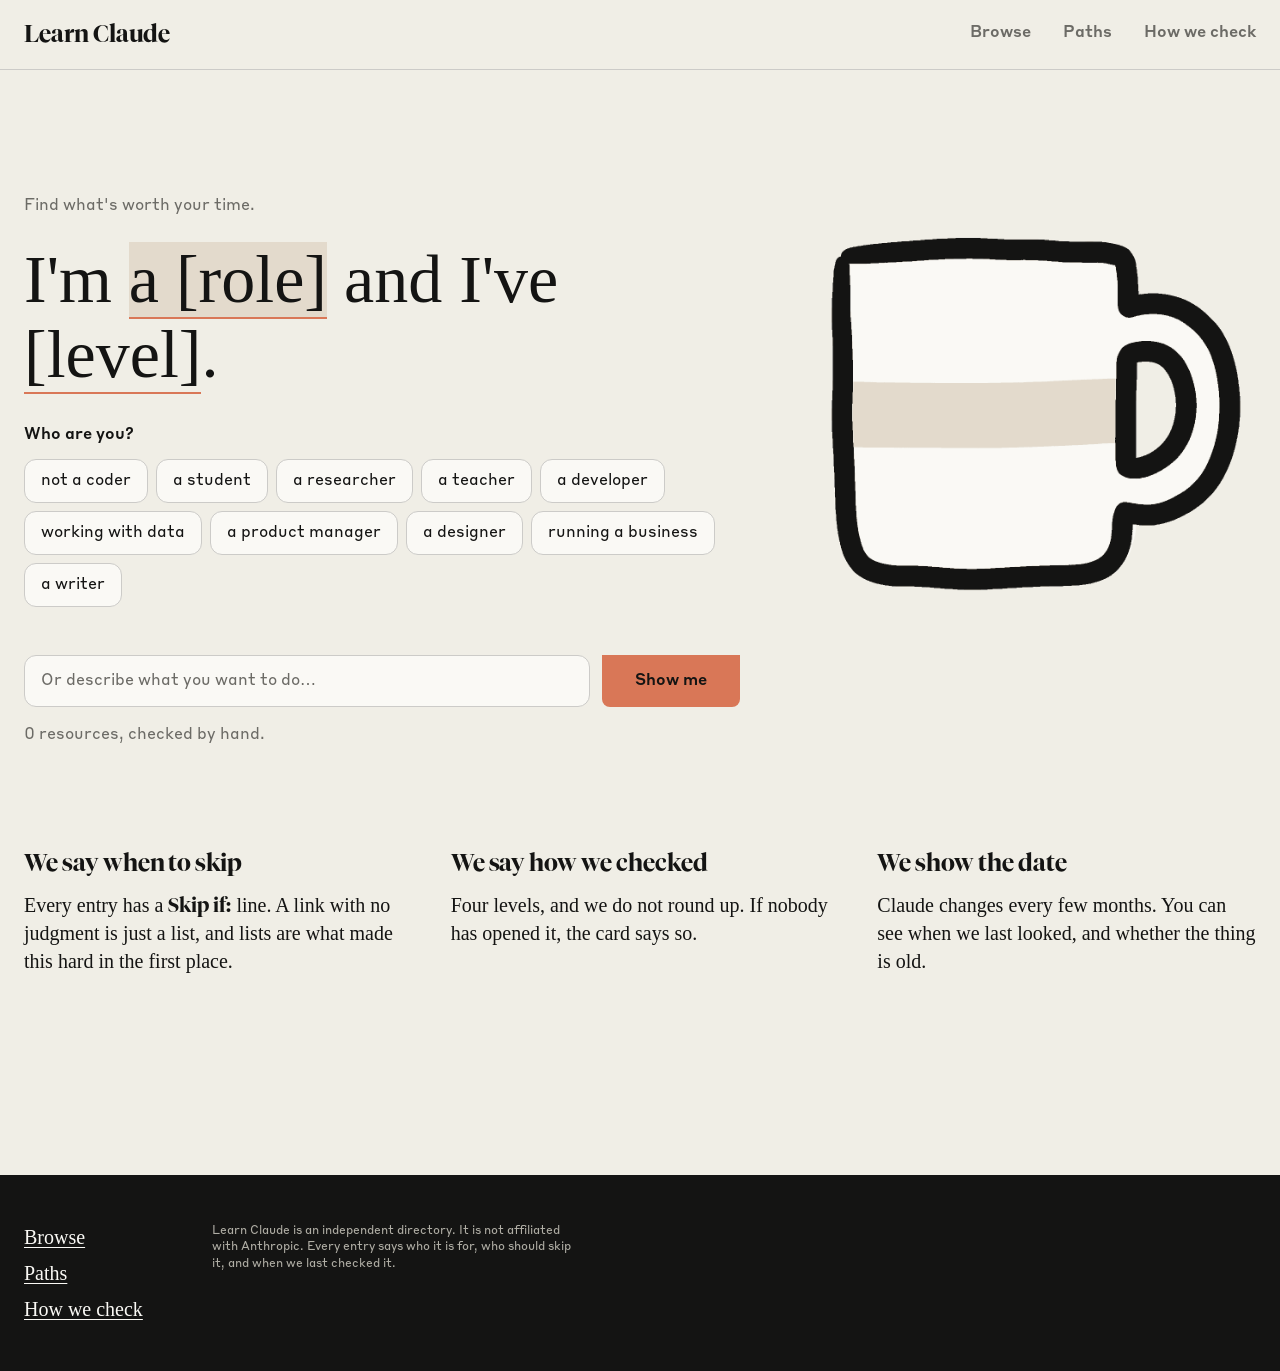
==== index.html @ e29cd240 "Learn Claude: 353 checked resources, five static pages, no framework The site is plain HTML, CSS and" ====
<!DOCTYPE html>
<html lang="en">
<head>
<meta charset="utf-8">
<meta name="viewport" content="width=device-width, initial-scale=1">
<title>Learn Claude — find what's worth your time</title>
<meta name="description" content="A curated directory of the best places to learn Anthropic's Claude. Every resource says who it is for, who should skip it, and when we last checked it.">
<meta property="og:title" content="Learn Claude — find what's worth your time">
<meta property="og:description" content="A curated directory of the best places to learn Anthropic's Claude. Every resource says who it is for, who should skip it, and when we last checked it.">
<meta property="og:type" content="website">
<meta name="twitter:card" content="summary">
<link rel="icon" href="favicon.svg" type="image/svg+xml">
<link rel="preload" href="assets/fonts/tiempos/Tiempos Fine Regular.woff2" as="font" type="font/woff2" crossorigin>
<link rel="stylesheet" href="assets/css/tokens.css">
<link rel="stylesheet" href="assets/css/site.css">
<style>
  .hero {
    display: grid;
    grid-template-columns: minmax(0, 1.2fr) minmax(260px, 440px);
    gap: var(--space-76);
    align-items: start;
    padding-top: var(--space-76);
  }
  .hero-art { position: relative; aspect-ratio: 1/1; width: 100%; }
  .hero-art img {
    position: absolute; inset: 0; width: 100%; height: 100%;
    object-fit: contain;
    transition: opacity var(--dur-slow) var(--ease-out);
  }
  /* The one decorative use of clay allowed: it marks the thing you act on. */
  .blank {
    display: inline; background: transparent; border: 0; border-radius: 0;
    padding: 0; margin: 0; font: inherit; letter-spacing: inherit;
    color: var(--text-primary); cursor: pointer; text-align: left;
  }
  .blank:hover, .blank[aria-expanded="true"] { background: var(--surface-panel); }
  .blank span { border-bottom: 2px solid var(--clay); }
  .chooser { margin-top: var(--space-32); }
  .search-row {
    margin-top: var(--space-48); display: flex; gap: var(--space-12);
    flex-wrap: wrap; align-items: stretch;
  }
  .search-row .input { flex: 1 1 260px; min-height: 52px; }
  .why { margin-top: var(--space-100); display: grid;
         grid-template-columns: repeat(3, minmax(0,1fr)); gap: var(--space-48); }
  @media (max-width: 768px) {
    .hero { grid-template-columns: 1fr; gap: var(--space-32); padding-top: var(--space-32); }
    .hero-art { max-width: 280px; }
    .why { grid-template-columns: 1fr; gap: var(--space-32); }
  }
</style>
</head>
<body>

<a class="skip-link" href="#main">Skip to content</a>

<header class="site-header">
  <div class="wrap">
    <a class="wordmark" href="index.html" aria-current="page">Learn Claude</a>
    <nav class="nav" aria-label="Main">
      <a class="nav-link" href="browse.html">Browse</a>
      <a class="nav-link" href="paths.html">Paths</a>
      <a class="nav-link" href="how-we-check.html">How we check</a>
    </nav>
  </div>
</header>

<main id="main" class="wrap page">
  <div class="hero">
    <div>
      <p class="meta" style="margin-bottom:var(--space-24)">Find what's worth your time.</p>

      <p class="display">
        I'm
        <button type="button" class="blank" id="roleBlank" aria-expanded="true" aria-controls="chooser"><span id="roleText">a [role]</span></button>
        and I've
        <button type="button" class="blank" id="levelBlank" aria-expanded="false" aria-controls="chooser"><span id="levelText">[level]</span></button>.
      </p>

      <div class="chooser" id="chooser">
        <div id="roleSet">
          <h2 class="h3" style="margin-bottom:var(--space-12)">Who are you?</h2>
          <div class="chip-row" id="roleOptions"></div>
        </div>
        <div id="levelSet" class="hidden">
          <h2 class="h3" style="margin-bottom:var(--space-12)">How much Claude do you know?</h2>
          <div class="chip-row" id="levelOptions"></div>
        </div>
      </div>

      <form class="search-row" id="go">
        <input class="input" id="q" aria-label="Search resources"
               placeholder="Or describe what you want to do…" autocomplete="off">
        <button type="submit" class="btn btn-primary">Show me</button>
      </form>

      <p class="meta" id="tally" style="margin-top:var(--space-16)"></p>
    </div>

    <div>
      <div class="hero-art" id="art">
        <img id="artA" alt="">
        <img id="artB" alt="" style="opacity:0">
      </div>
    </div>
  </div>

  <section class="why">
    <div>
      <h2 class="h2">We say when to skip</h2>
      <p class="prose" style="margin-top:var(--space-12)">Every entry has a
        <strong>Skip if:</strong> line. A link with no judgment is just a list, and
        lists are what made this hard in the first place.</p>
    </div>
    <div>
      <h2 class="h2">We say how we checked</h2>
      <p class="prose" style="margin-top:var(--space-12)">Four levels, and we do not
        round up. If nobody has opened it, the card says so.</p>
    </div>
    <div>
      <h2 class="h2">We show the date</h2>
      <p class="prose" style="margin-top:var(--space-12)">Claude changes every few
        months. You can see when we last looked, and whether the thing is old.</p>
    </div>
  </section>
</main>

<footer class="site-footer">
  <div class="wrap">
    <div class="footer-col">
      <a href="browse.html">Browse</a>
      <a href="paths.html">Paths</a>
      <a href="how-we-check.html">How we check</a>
    </div>
    <p class="footer-note">
      Learn Claude is an independent directory. It is not affiliated with Anthropic.
      Every entry says who it is for, who should skip it, and when we last checked it.
    </p>
  </div>
</footer>

<script src="data/items.js"></script>
<script src="data/paths.js"></script>
<script src="assets/js/ui.js"></script>
<script src="assets/js/home.js"></script>
</body>
</html>
---- assets/css/tokens.css ----
/* ==========================================================================
   Design tokens — Claude learning directory
   Source: Anthropic's own design system, captured at
   https://styles.refero.design/style/d469cba4-c448-4a43-a033-883f8bfcdc42
   Checked 2026-08-19. Full reference: docs/design/anthropic-style-reference.md

   Nothing in the site may hardcode a colour, size, or radius. Use these.
   ========================================================================== */

/* --------------------------------------------------------------------------
   Fonts
   Files live in /styrene-font-family and /Tiempos_Fine.
   Note: the licensed Tiempos cut here is Fine, which is drawn for large display
   sizes. It is thin below about 24px. Body copy at 20px will look lighter than
   Anthropic's, which uses Tiempos Text. Swap the files if Text is acquired —
   nothing else changes, the family name stays the same.
   -------------------------------------------------------------------------- */

@font-face {
  font-family: 'Tiempos';
  src: url('../fonts/tiempos/Tiempos Fine Regular.woff2') format('woff2'),
       url('../fonts/tiempos/Tiempos Fine Regular.otf') format('opentype');
  font-weight: 400; font-style: normal; font-display: swap;
}
@font-face {
  font-family: 'Tiempos';
  src: url('../fonts/tiempos/Tiempos Fine Regular Italic.woff2') format('woff2'),
       url('../fonts/tiempos/Tiempos Fine Regular Italic.otf') format('opentype');
  font-weight: 400; font-style: italic; font-display: swap;
}
@font-face {
  font-family: 'Tiempos';
  src: url('../fonts/tiempos/Tiempos Fine Semibold.woff2') format('woff2'),
       url('../fonts/tiempos/Tiempos Fine Semibold.otf') format('opentype');
  font-weight: 600; font-style: normal; font-display: swap;
}
@font-face {
  font-family: 'Styrene';
  src: url('../fonts/styrene/StyreneB-Regular.woff2') format('woff2'),
       url('../fonts/styrene/StyreneB-Regular.otf') format('opentype');
  font-weight: 400; font-style: normal; font-display: swap;
}
@font-face {
  font-family: 'Styrene';
  src: url('../fonts/styrene/StyreneB-Medium.woff2') format('woff2'),
       url('../fonts/styrene/StyreneB-Medium.otf') format('opentype');
  font-weight: 500; font-style: normal; font-display: swap;
}
@font-face {
  font-family: 'Styrene';
  src: url('../fonts/styrene/StyreneB-Bold.woff2') format('woff2'),
       url('../fonts/styrene/StyreneB-Bold.otf') format('opentype');
  font-weight: 700; font-style: normal; font-display: swap;
}

:root {

  /* ------------------------------------------------------------------------
     Palette — warm earth tones only. No cool gray, no blue, ever.
     ------------------------------------------------------------------------ */
  --slate-dark:    #141413;  /* primary text, headings, footer bg, hairlines  */
  --slate-medium:  #3d3d3a;  /* dark-on-dark borders inside the footer        */
  --cloud-dark:    #87867f;  /* outlined button borders, mid dividers         */
  --cloud-medium:  #b0aea5;  /* muted helper text, inactive nav, secondary    */
  --stone:         #cccbc8;  /* hairline borders between sections             */
  --oat-warm:      #e3dacc;  /* grouped panels, the icon accent colour        */
  --manilla:       #f5e3c7;  /* featured hero card only                       */
  --ivory-medium:  #f0eee6;  /* page canvas                                   */
  --ivory-light:   #faf9f5;  /* card surfaces                                 */
  --clay:          #d97757;  /* THE single accent. One filled CTA per page.   */
  --clay-deep:     #c6613f;  /* clay hover and pressed                        */
  --bark:          #6c6b66;  /* ours, not Anthropic's — see the note below    */

  /* Why --bark exists. Measured 2026-08-19 against #f0eee6:
       --cloud-medium #b0aea5   1.91:1  fails WCAG at every size
       --cloud-dark   #87867f   3.15:1  passes only at 18.66px+
     Anthropic uses those two for small metadata anyway. We cannot: a directory
     whose whole product is a date and a one-line judgement must have those legible.
     --bark is --cloud-dark darkened on its own hue until it clears 4.60:1, so it
     stays in the warm family and passes AA at any size. */

  /* ------------------------------------------------------------------------
     Surfaces — elevation comes from tone, never from a shadow
     ------------------------------------------------------------------------ */
  --surface-canvas:  var(--ivory-medium);
  --surface-card:    var(--ivory-light);
  --surface-feature: var(--manilla);
  --surface-panel:   var(--oat-warm);
  --surface-invert:  var(--slate-dark);

  /* ------------------------------------------------------------------------
     Text
     ------------------------------------------------------------------------ */
  /* Every one of these passes WCAG AA at any size. Verified, not assumed. */
  --text-primary:   var(--slate-dark);   /* 15.87:1 on page */
  --text-secondary: var(--bark);         /*  4.60:1 on page — dates, source, metadata */
  --text-muted:     var(--bark);         /* same. There is no weaker legible option. */
  --text-on-invert: var(--ivory-light);  /* 17.50:1 on the footer */
  --text-on-clay:   var(--slate-dark);   /*  5.90:1. White on clay is 3.12:1 and fails. */

  /* Decorative only. Never put text a reader must read in these. */
  --line-quiet:     var(--cloud-medium); /* placeholder text, inactive nav, dividers */

  /* ------------------------------------------------------------------------
     Borders — 1px hairlines. There are no shadows in this system.
     ------------------------------------------------------------------------ */
  --border:        var(--stone);
  --border-strong: var(--cloud-dark);
  --border-invert: var(--slate-medium);

  /* ------------------------------------------------------------------------
     Semantic tokens for this site specifically.
     The four review tiers must never be signalled by colour alone — every
     badge carries its word as well. See docs/design/design-brief.md.
     ------------------------------------------------------------------------ */
  --tier-reviewed-bg:     var(--slate-dark);
  --tier-reviewed-text:   var(--ivory-light);
  --tier-ai-bg:           var(--oat-warm);
  --tier-ai-text:         var(--slate-dark);
  --tier-previewed-bg:    transparent;
  --tier-previewed-text:  var(--bark);
  --tier-previewed-brdr:  var(--cloud-dark);
  --tier-listed-bg:       transparent;
  --tier-listed-text:     var(--bark);   /* badges are 12px — cloud-medium is illegible there */
  --tier-listed-brdr:     var(--stone);

  --flag-outdated: var(--clay-deep);   /* "possibly outdated", paired with text */

  /* ------------------------------------------------------------------------
     Type families
     ------------------------------------------------------------------------ */
  --font-serif: 'Tiempos', ui-serif, Georgia, Cambria, 'Times New Roman', serif;
  --font-sans:  'Styrene', ui-sans-serif, system-ui, -apple-system, 'Segoe UI', Roboto, sans-serif;
  --font-mono:  ui-monospace, SFMono-Regular, Menlo, Monaco, Consolas, monospace;

  /* ------------------------------------------------------------------------
     Type scale — major third from a 12px base.
     Serif carries the voice. Sans is interface chrome only.
     ------------------------------------------------------------------------ */
  --text-caption:     12px;  --leading-caption:     1.4;  --tracking-caption:    -0.24px;
  --text-body-sm:     16px;  --leading-body-sm:     1.5;  --tracking-body-sm:    -0.08px;
  --text-body:        20px;  --leading-body:        1.4;  --tracking-body:        0;
  --text-subheading:  24px;  --leading-subheading:  1.3;  --tracking-subheading: -0.05px;
  --text-heading:     61px;  --leading-heading:     1.1;  --tracking-heading:    -0.12px;
  --text-display:     68px;  --leading-display:     1.1;  --tracking-display:     0;

  --weight-regular:  400;
  --weight-medium:   500;
  --weight-semibold: 600;
  --weight-bold:     700;

  /* ------------------------------------------------------------------------
     Spacing — 4px base. Nothing outside this scale.
     ------------------------------------------------------------------------ */
  --space-4:   4px;
  --space-8:   8px;
  --space-12: 12px;
  --space-16: 16px;
  --space-24: 24px;
  --space-32: 32px;
  --space-48: 48px;
  --space-76: 76px;
  --space-100: 100px;

  /* ------------------------------------------------------------------------
     Layout
     ------------------------------------------------------------------------ */
  --page-max-width: 1280px;
  --measure: 68ch;          /* longest a line of body text may run */
  --section-gap: var(--space-100);
  --card-padding: var(--space-24);
  --element-gap: var(--space-8);

  /* ------------------------------------------------------------------------
     Radius — the bottom-only 8px on filled buttons is the signature.
     Do not round it evenly.
     ------------------------------------------------------------------------ */
  --radius-card:    24px;
  --radius-outline: 12px;
  --radius-filled:  0 0 8px 8px;
  --radius-nav:      0;
  --radius-badge:    0;
  --radius-link:     0;

  /* ------------------------------------------------------------------------
     Motion — used by the fillable level and time icons, and by filter changes.
     ------------------------------------------------------------------------ */
  --dur-fast: 120ms;
  --dur-base: 220ms;
  --dur-slow: 550ms;
  --ease-out: cubic-bezier(.4, 0, .2, 1);

  /* ------------------------------------------------------------------------
     Focus — must be visible everywhere. 2px, never removed.
     ------------------------------------------------------------------------ */
  --focus-ring: 2px solid var(--slate-dark);
  --focus-offset: 2px;
}

/* Smaller display type on phones. Everything else scales by itself. */
@media (max-width: 768px) {
  :root {
    --text-display: 40px;
    --text-heading: 36px;
    --text-subheading: 20px;
    --text-body: 18px;
    --section-gap: var(--space-48);
  }
}

@media (prefers-reduced-motion: reduce) {
  :root {
    --dur-fast: 0ms;
    --dur-base: 0ms;
    --dur-slow: 0ms;
  }
}
---- assets/css/site.css ----
/* Learn Claude — the stylesheet.
 *
 * Every value here comes from tokens.css. Nothing hardcodes a colour, size or radius;
 * if a value is needed that is not a token, the token file is what should change.
 *
 * The design rules this file exists to hold, from docs/design/design-brief.md:
 *   - No box-shadow anywhere. Elevation is tone plus a 1px hairline.
 *   - Body copy is serif at 20px. Sans-serif is chrome only: nav, buttons, badges, meta.
 *   - Clay appears once per page, on one filled button.
 *   - Filled buttons are square on top, rounded at the bottom. That is the signature.
 *   - Inline links keep their underline at rest. Print convention, not hover-to-discover.
 */

/* ---------------------------------------------------------------- reset ---- */

*, *::before, *::after { box-sizing: border-box; }

html { -webkit-text-size-adjust: 100%; }

body {
  margin: 0;
  background: var(--surface-canvas);
  color: var(--text-primary);
  font: var(--weight-regular) var(--text-body)/var(--leading-body) var(--font-serif);
  -webkit-font-smoothing: antialiased;
  text-rendering: optimizeLegibility;
}

h1, h2, h3, h4, p, ul, ol, figure { margin: 0; }
ul, ol { padding: 0; list-style: none; }
img { max-width: 100%; display: block; }
input, select, button, textarea { font: inherit; color: inherit; }

a {
  color: var(--text-primary);
  text-decoration: underline;
  text-underline-offset: 3px;
  text-decoration-thickness: 1px;
}
a:hover { color: var(--bark); }

:focus-visible { outline: var(--focus-ring); outline-offset: var(--focus-offset); }

::placeholder { color: var(--bark); opacity: 1; }

/* Every control is at least 44px tall. Not a suggestion — it is the difference
   between usable and unusable on a phone. */
button, .btn, .nav-link, .filter-option { min-height: 44px; }

@media (prefers-reduced-motion: reduce) {
  *, *::before, *::after {
    animation-duration: 0.01ms !important;
    transition-duration: 0.01ms !important;
  }
}

/* --------------------------------------------------------------- layout ---- */

.wrap {
  max-width: var(--page-max-width);
  margin: 0 auto;
  padding-left: var(--space-24);
  padding-right: var(--space-24);
}

.skip-link {
  position: absolute;
  left: -9999px;
  top: var(--space-8);
  z-index: 99;
  background: var(--surface-card);
  color: var(--text-primary);
  padding: var(--space-12) var(--space-16);
  border: 1px solid var(--slate-dark);
  font: var(--weight-medium) var(--text-body-sm) var(--font-sans);
  text-decoration: none;
}
.skip-link:focus { left: var(--space-8); }

.site-header { border-bottom: 1px solid var(--border); }
.site-header .wrap {
  display: flex;
  align-items: center;
  justify-content: space-between;
  gap: var(--space-24);
  flex-wrap: wrap;
  padding-top: var(--space-12);
  padding-bottom: var(--space-12);
}

.wordmark {
  font: var(--weight-semibold) var(--text-subheading)/1.2 var(--font-serif);
  letter-spacing: var(--tracking-subheading);
  text-decoration: none;
  padding: var(--space-8) 0;
}

.nav { display: flex; gap: var(--space-32);
  font: var(--weight-medium) var(--text-body-sm)/var(--leading-body-sm) var(--font-sans); }
.nav-link {
  display: inline-flex;
  align-items: center;
  text-decoration: none;
  color: var(--text-secondary);
  border-bottom: 2px solid transparent;
}
.nav-link:hover { color: var(--text-primary); }
.nav-link[aria-current="page"] {
  color: var(--text-primary);
  border-bottom-color: var(--slate-dark);
}

.page { padding-top: var(--space-48); padding-bottom: var(--space-100); }

.site-footer {
  background: var(--surface-invert);
  color: var(--text-on-invert);
  margin-top: var(--space-100);
}
.site-footer .wrap {
  display: flex; flex-wrap: wrap; gap: var(--space-48);
  align-items: flex-start;
  padding-top: var(--space-48); padding-bottom: var(--space-48);
}
.site-footer a { color: var(--text-on-invert); }
.site-footer :focus-visible { outline-color: var(--ivory-light); }
.footer-col { display: flex; flex-direction: column; gap: var(--space-8); min-width: 140px; }
.footer-note {
  font: var(--weight-regular) var(--text-caption)/var(--leading-caption) var(--font-sans);
  color: var(--cloud-medium);
  max-width: 46ch;
}

/* ------------------------------------------------------------ typography ---- */

.display {
  font: var(--weight-regular) var(--text-display)/var(--leading-display) var(--font-serif);
  letter-spacing: var(--tracking-display);
  text-wrap: pretty;
}
.h1 {
  font: var(--weight-bold) var(--text-heading)/var(--leading-heading) var(--font-sans);
  letter-spacing: var(--tracking-heading);
}
.h2 {
  font: var(--weight-semibold) var(--text-subheading)/var(--leading-subheading) var(--font-serif);
  letter-spacing: var(--tracking-subheading);
  text-wrap: balance;
}
.h3 {
  font: var(--weight-medium) var(--text-body-sm)/var(--leading-body-sm) var(--font-sans);
}
.prose {
  max-width: var(--measure);
  font: var(--weight-regular) var(--text-body)/var(--leading-body) var(--font-serif);
  text-wrap: pretty;
}
.prose + .prose { margin-top: var(--space-16); }

/* Sans, small, quiet. Dates, counts, authors, helper text. */
.meta {
  font: var(--weight-regular) var(--text-body-sm)/var(--leading-body-sm) var(--font-sans);
  color: var(--text-secondary);
}
.caption {
  font: var(--weight-medium) var(--text-caption)/var(--leading-caption) var(--font-sans);
  letter-spacing: var(--tracking-caption);
  color: var(--text-secondary);
}
.lede {
  font: var(--weight-regular) var(--text-subheading)/var(--leading-subheading) var(--font-serif);
  max-width: var(--measure);
  text-wrap: pretty;
}

/* -------------------------------------------------------------- buttons ---- */

.btn {
  display: inline-flex;
  align-items: center;
  justify-content: center;
  gap: var(--space-8);
  padding: 0 var(--space-32);
  border: 1px solid transparent;
  cursor: pointer;
  text-decoration: none;
  font: var(--weight-medium) var(--text-body-sm)/var(--leading-body-sm) var(--font-sans);
  transition: background var(--dur-fast) var(--ease-out),
              color var(--dur-fast) var(--ease-out);
}

/* The one clay element on a page. Square on top, rounded below — and dark text,
   because white on clay measures 3.12:1 and fails. */
.btn-primary {
  background: var(--clay);
  color: var(--text-on-clay);
  border-radius: var(--radius-filled);
  min-height: 52px;
}
.btn-primary:hover { background: var(--clay-deep); color: var(--text-on-clay); }

.btn-secondary {
  background: transparent;
  color: var(--text-primary);
  border-color: var(--border-strong);
  border-radius: var(--radius-outline);
}
.btn-secondary:hover { background: var(--surface-card); color: var(--text-primary); }

.btn-quiet {
  background: transparent;
  border: 0;
  padding: var(--space-8) 0;
  color: var(--text-secondary);
  text-decoration: underline;
  text-underline-offset: 3px;
  cursor: pointer;
  font: var(--weight-regular) var(--text-caption)/var(--leading-caption) var(--font-sans);
}
.btn-quiet:hover { color: var(--text-primary); }

/* ---------------------------------------------------------------- forms ---- */

.field { display: flex; flex-direction: column; gap: var(--space-4); }
.field label {
  font: var(--weight-medium) var(--text-caption)/var(--leading-caption) var(--font-sans);
  color: var(--text-secondary);
}
.input, .select {
  width: 100%;
  min-height: 48px;
  padding: 0 var(--space-16);
  background: var(--surface-card);
  border: 1px solid var(--border);
  border-radius: var(--radius-outline);
  font: var(--weight-regular) var(--text-body-sm)/var(--leading-body-sm) var(--font-sans);
}
.input:hover, .select:hover { border-color: var(--border-strong); }

/* --------------------------------------------------------------- badges ---- */

/* How thoroughly we checked something. Colour never carries this alone — the word is
   always present, because a colour-blind reader must get the same information. */
.badge {
  display: inline-block;
  padding: 3px 10px;
  border: 1px solid transparent;
  border-radius: var(--radius-badge);
  font: var(--weight-medium) var(--text-caption)/var(--leading-caption) var(--font-sans);
  letter-spacing: var(--tracking-caption);
  white-space: nowrap;
}
.badge-reviewed    { background: var(--tier-reviewed-bg); color: var(--tier-reviewed-text); }
.badge-ai-reviewed { background: var(--tier-ai-bg);       color: var(--tier-ai-text); }
.badge-previewed   { background: transparent; color: var(--tier-previewed-text);
                     border-color: var(--tier-previewed-brdr); }
.badge-listed      { background: transparent; color: var(--tier-listed-text);
                     border-color: var(--tier-listed-brdr); }

/* Publisher. Quiet by design: who made it matters less than how well we checked it. */
.publisher-official {
  display: inline-block;
  padding: 2px 8px;
  background: var(--surface-feature);
  border-radius: var(--radius-badge);
  font: var(--weight-medium) var(--text-caption)/var(--leading-caption) var(--font-sans);
  color: var(--text-primary);
}

.chip {
  display: inline-block;
  padding: 3px 10px;
  border: 1px solid var(--border);
  border-radius: var(--radius-badge);
  font: var(--weight-regular) var(--text-caption)/var(--leading-caption) var(--font-sans);
  color: var(--text-secondary);
  white-space: nowrap;
}
.chip-row { display: flex; flex-wrap: wrap; gap: var(--space-8); align-items: center; }

/* A removable applied filter. */
.chip-applied {
  display: inline-flex; align-items: center; gap: var(--space-8);
  padding: 4px 6px 4px 10px;
  background: var(--surface-card);
  border: 1px solid var(--border-strong);
  border-radius: var(--radius-badge);
  font: var(--weight-regular) var(--text-caption)/var(--leading-caption) var(--font-sans);
  cursor: pointer;
}
.chip-applied:hover { background: var(--surface-feature); }

/* Choice chips on the home screen. */
.chip-choice {
  padding: var(--space-8) var(--space-16);
  background: var(--surface-card);
  border: 1px solid var(--border);
  border-radius: var(--radius-outline);
  cursor: pointer;
  font: var(--weight-regular) var(--text-body-sm)/var(--leading-body-sm) var(--font-sans);
  text-align: left;
}
.chip-choice:hover { border-color: var(--slate-dark); }
.chip-choice[aria-pressed="true"] {
  background: var(--surface-invert);
  color: var(--text-on-invert);
  border-color: var(--slate-dark);
}

/* ----------------------------------------------------------------- card ---- */

.card {
  display: block;
  background: var(--surface-card);
  border: 1px solid var(--border);
  border-radius: var(--radius-card);
  padding: var(--card-padding);
  text-decoration: none;
  color: inherit;
  transition: border-color var(--dur-fast) var(--ease-out),
              background var(--dur-fast) var(--ease-out);
}
.card:hover { border-color: var(--border-strong); background: var(--surface-feature); color: inherit; }

.card-list { display: flex; flex-direction: column; gap: var(--space-16); }

.card-top { display: flex; align-items: flex-start; gap: var(--space-16);
            justify-content: space-between; }
.card-title {
  font: var(--weight-semibold) var(--text-subheading)/var(--leading-subheading) var(--font-serif);
  letter-spacing: var(--tracking-subheading);
  margin-top: var(--space-8);
  text-wrap: balance;
}
.card-source { margin-top: var(--space-4); }
.card-icon { width: 32px; height: 32px; flex: 0 0 auto; }

.card-for {
  margin-top: var(--space-12);
  font: var(--weight-regular) var(--text-body-sm)/var(--leading-body-sm) var(--font-sans);
  color: var(--text-secondary);
  max-width: var(--measure);
}

/* The reason the site exists. Serif, full size, heavier than everything above it.
   If this ever reads as a footnote, the card is wrong. */
.card-skip {
  margin-top: var(--space-12);
  padding-top: var(--space-12);
  border-top: 1px solid var(--line-quiet);
  font: var(--weight-regular) var(--text-body)/var(--leading-body) var(--font-serif);
  color: var(--text-primary);
  max-width: var(--measure);
  text-wrap: pretty;
}
.card-skip .label { font-weight: var(--weight-semibold); }

.card-foot {
  margin-top: var(--space-16);
  display: flex; flex-wrap: wrap; gap: var(--space-12); align-items: center;
  font: var(--weight-regular) var(--text-caption)/var(--leading-caption) var(--font-sans);
  color: var(--text-secondary);
}
.flag-outdated { color: var(--flag-outdated); }
.flag-dead { color: var(--flag-outdated); font-weight: var(--weight-medium); }

/* "Step 2 of 6 in Your first week with Claude" */
.card-path {
  display: inline-block;
  margin-top: var(--space-12);
  padding: 2px 10px;
  background: var(--surface-feature);
  border-radius: var(--radius-badge);
  font: var(--weight-medium) var(--text-caption)/var(--leading-caption) var(--font-sans);
}

/* -------------------------------------------------------------- browse ---- */

.browse-grid {
  display: grid;
  grid-template-columns: 264px minmax(0, 1fr);
  gap: var(--space-48);
  align-items: start;
  margin-top: var(--space-32);
}

.filter-rail {
  position: sticky;
  top: var(--space-24);
  max-height: calc(100vh - var(--space-48));
  overflow: auto;
}
.filter-head {
  display: flex; align-items: center; justify-content: space-between;
  gap: var(--space-16); min-height: 44px;
}
.filter-group { margin: var(--space-16) 0 var(--space-24); }
.filter-group h3 { margin-bottom: var(--space-8); }
.filter-option {
  display: flex; align-items: center; gap: var(--space-12);
  width: 100%;
  padding: var(--space-4) var(--space-8);
  background: transparent; border: 0; border-radius: 0;
  cursor: pointer; text-align: left;
  font: var(--weight-regular) var(--text-body-sm)/var(--leading-body-sm) var(--font-sans);
}
.filter-option:hover { background: var(--surface-card); }
.filter-box {
  flex: 0 0 auto; width: 16px; height: 16px;
  display: inline-flex; align-items: center; justify-content: center;
  font: var(--weight-bold) 11px/1 var(--font-sans);
  border: 1px solid var(--border-strong);
  background: transparent;
  color: var(--ivory-light);
}
.filter-option[aria-checked="true"] .filter-box {
  background: var(--slate-dark); border-color: var(--slate-dark);
}
.filter-icon { width: 28px; height: 28px; flex: 0 0 auto;
               background-position: center; background-size: contain;
               background-repeat: no-repeat; }
.filter-more {
  display: flex; justify-content: space-between; align-items: center;
  gap: var(--space-16); width: 100%;
  padding: var(--space-12) var(--space-8);
  background: transparent; border: 0; border-top: 1px solid var(--border);
  border-radius: 0; cursor: pointer; text-align: left;
  font: var(--weight-medium) var(--text-body-sm)/var(--leading-body-sm) var(--font-sans);
}
.filter-more:hover { background: var(--surface-card); }

.results-bar {
  display: flex; flex-wrap: wrap; gap: var(--space-16);
  align-items: flex-end; margin-bottom: var(--space-24);
}
.result-count {
  font: var(--weight-medium) var(--text-body-sm)/var(--leading-body-sm) var(--font-sans);
  color: var(--text-primary);
}

.empty {
  padding: var(--space-48) 0;
  max-width: var(--measure);
}
.empty strong { display: block; margin-bottom: var(--space-8);
  font: var(--weight-semibold) var(--text-subheading)/var(--leading-subheading) var(--font-serif); }

/* --------------------------------------------------------------- paths ---- */

/* A path is a route, so it reads as a numbered line rather than a grid of cards. */
.path-list { display: flex; flex-direction: column; gap: var(--space-48); }

.path-header { max-width: var(--measure); }
.path-stats {
  margin-top: var(--space-8);
  font: var(--weight-regular) var(--text-caption)/var(--leading-caption) var(--font-sans);
  color: var(--text-secondary);
}

.step-list { display: flex; flex-direction: column; gap: 0; margin-top: var(--space-32); }

.step {
  display: grid;
  grid-template-columns: 56px minmax(0, 1fr);
  gap: var(--space-24);
  padding-bottom: var(--space-32);
  position: relative;
}
/* The spine. Makes the order unmistakable when you land halfway down. */
.step::before {
  content: "";
  position: absolute;
  left: 27px; top: 40px; bottom: 0;
  width: 1px; background: var(--border);
}
.step:last-child::before { display: none; }

.step-num {
  width: 40px; height: 40px;
  display: flex; align-items: center; justify-content: center;
  border: 1px solid var(--border-strong);
  border-radius: 50%;
  background: var(--surface-canvas);
  position: relative; z-index: 1;
  font: var(--weight-medium) var(--text-caption)/1 var(--font-sans);
}

/* Ours, not the resource's — same weight `Skip if:` carries on a card. */
.step-why {
  margin-top: var(--space-12);
  font: var(--weight-regular) var(--text-body)/var(--leading-body) var(--font-serif);
  max-width: var(--measure);
  text-wrap: pretty;
}

/* ------------------------------------------------------------- resource ---- */

.resource-head { max-width: var(--measure); }
.resource-actions {
  display: flex; flex-wrap: wrap; gap: var(--space-12);
  margin-top: var(--space-32);
}
.section { margin-top: var(--space-48); max-width: var(--measure); }
.section h2 { margin-bottom: var(--space-12); }
.provenance {
  margin-top: var(--space-48);
  padding-top: var(--space-16);
  border-top: 1px solid var(--border);
  font: var(--weight-regular) var(--text-caption)/var(--leading-caption) var(--font-sans);
  color: var(--text-secondary);
}

/* ---------------------------------------------------------------- mobile ---- */

.mobile-filter-bar { display: none; }

@media (max-width: 768px) {
  .wrap { padding-left: var(--space-16); padding-right: var(--space-16); }
  .browse-grid { grid-template-columns: 1fr; gap: var(--space-24); }
  .filter-rail { display: none; }
  .page { padding-bottom: var(--space-100); }

  /* A bar pinned to the bottom, because that is where a thumb is. */
  .mobile-filter-bar {
    display: block;
    position: fixed; left: 0; right: 0; bottom: 0; z-index: 40;
    padding: var(--space-12) var(--space-16);
    background: var(--surface-card);
    border-top: 1px solid var(--border);
  }
  .mobile-filter-bar .btn { width: 100%; }

  .sheet {
    position: fixed; inset: 0; z-index: 50;
    background: var(--surface-canvas);
    display: flex; flex-direction: column;
  }
  .sheet-head {
    display: flex; align-items: center; justify-content: space-between;
    gap: var(--space-16);
    padding: var(--space-16);
    border-bottom: 1px solid var(--border);
  }
  .sheet-body { flex: 1; overflow: auto; padding: var(--space-16); }
  .sheet-foot { padding: var(--space-16); border-top: 1px solid var(--border); }
  .sheet-foot .btn { width: 100%; }

  .step { grid-template-columns: 40px minmax(0, 1fr); gap: var(--space-16); }
  .step::before { left: 19px; }
  .step-num { width: 32px; height: 32px; }
}

.hidden { display: none !important; }
.visually-hidden {
  position: absolute; width: 1px; height: 1px;
  padding: 0; margin: -1px; overflow: hidden;
  clip: rect(0 0 0 0); white-space: nowrap; border: 0;
}
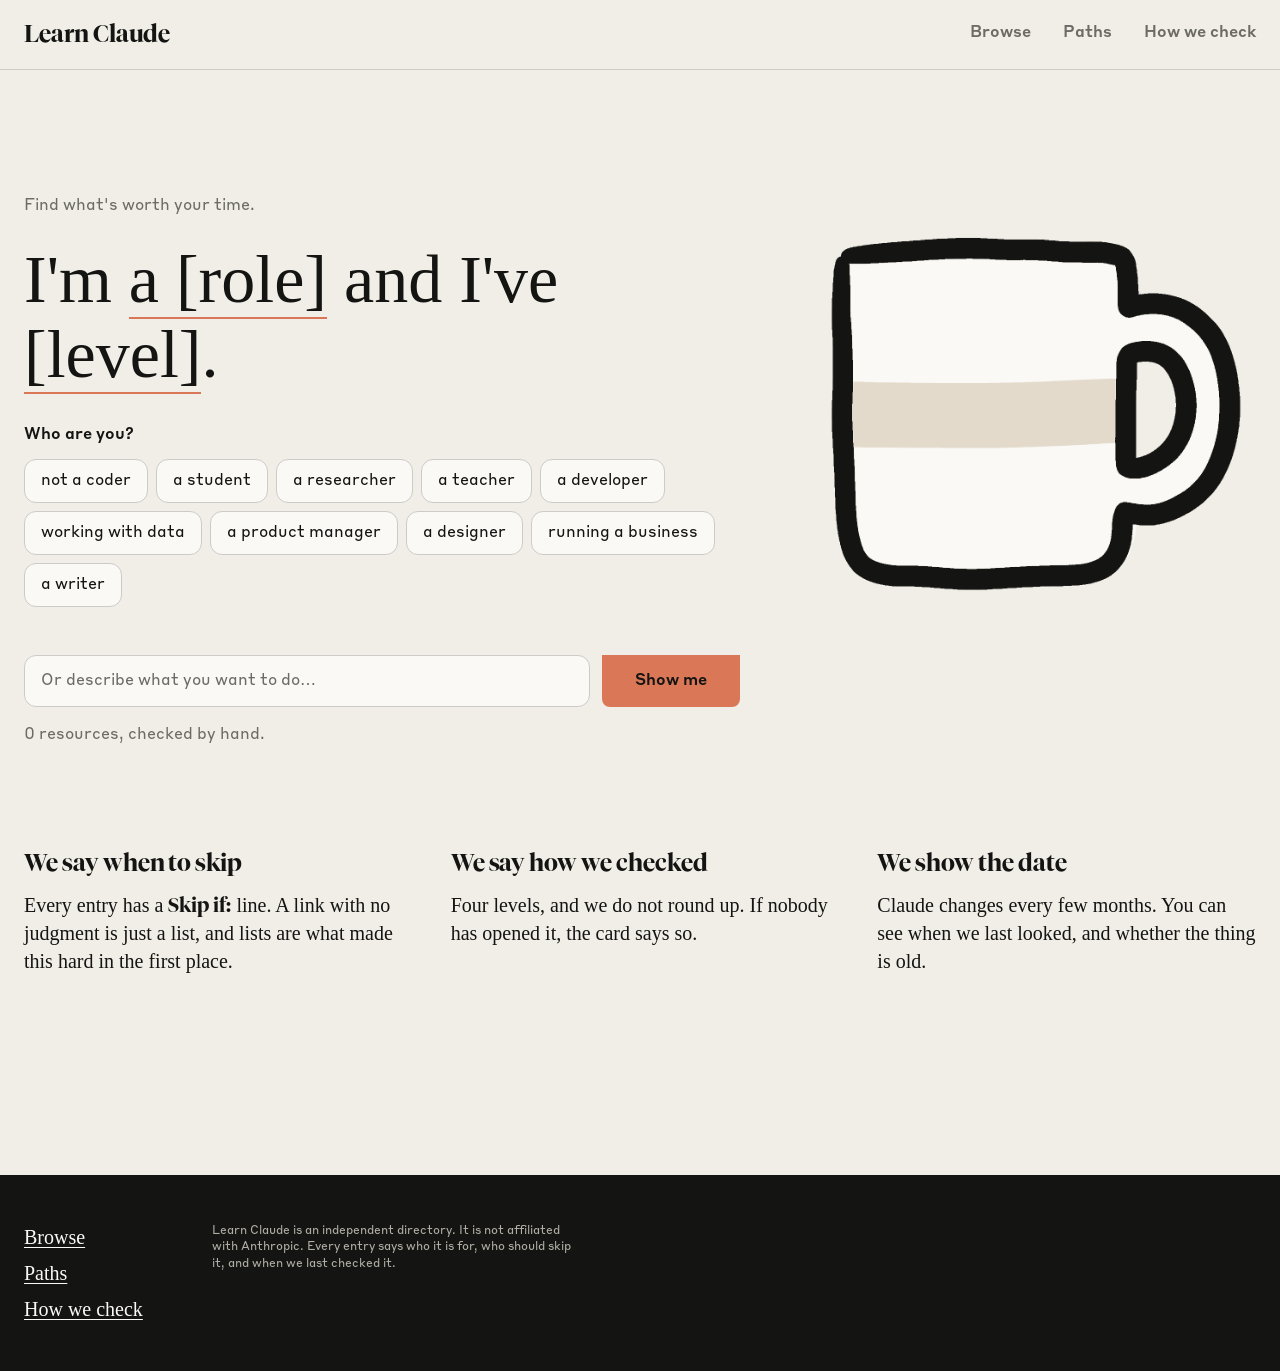
==== commit 4be789e1: "Fix four things found by opening the site in a browser Everything here was invisible to the headless" ====
--- a/index.html
+++ b/index.html
@@ -25,7 +25,10 @@
   .hero-art img {
     position: absolute; inset: 0; width: 100%; height: 100%;
     object-fit: contain;
-    transition: opacity var(--dur-slow) var(--ease-out);
+    /* Must match FADE_MS in home.js. When these drift apart the script unlocks
+       before the pixels have finished moving, a second fade starts on top of the
+       first, and two drawings are visible at once. */
+    transition: opacity var(--dur-base) var(--ease-out);
   }
   /* The one decorative use of clay allowed: it marks the thing you act on. */
   .blank {
@@ -33,7 +36,10 @@
     padding: 0; margin: 0; font: inherit; letter-spacing: inherit;
     color: var(--text-primary); cursor: pointer; text-align: left;
   }
-  .blank:hover, .blank[aria-expanded="true"] { background: var(--surface-panel); }
+  /* Only on hover. Tinting the open blank as well put a beige box around "a [role]" on
+     first load, which reads as a stray text selection rather than as an invitation.
+     The clay underline already says these words are the ones you press. */
+  .blank:hover { background: var(--surface-panel); }
   .blank span { border-bottom: 2px solid var(--clay); }
   .chooser { margin-top: var(--space-32); }
   .search-row {
--- a/assets/css/tokens.css
+++ b/assets/css/tokens.css
@@ -141,7 +141,7 @@
   --text-body-sm:     16px;  --leading-body-sm:     1.5;  --tracking-body-sm:    -0.08px;
   --text-body:        20px;  --leading-body:        1.4;  --tracking-body:        0;
   --text-subheading:  24px;  --leading-subheading:  1.3;  --tracking-subheading: -0.05px;
-  --text-heading:     61px;  --leading-heading:     1.1;  --tracking-heading:    -0.12px;
+  --text-heading:     40px;  --leading-heading:     1.1;  --tracking-heading:    -0.12px;
   --text-display:     68px;  --leading-display:     1.1;  --tracking-display:     0;
 
   --weight-regular:  400;
--- a/assets/css/site.css
+++ b/assets/css/site.css
@@ -384,11 +384,12 @@
   margin-top: var(--space-32);
 }
 
+/* Sticky, but it does not scroll inside itself. A capped, overflowing rail puts a
+   second scrollbar next to the page's own, and a reader then has to work out which one
+   moves what. The filters are short enough to simply be as tall as they are. */
 .filter-rail {
   position: sticky;
   top: var(--space-24);
-  max-height: calc(100vh - var(--space-48));
-  overflow: auto;
 }
 .filter-head {
   display: flex; align-items: center; justify-content: space-between;
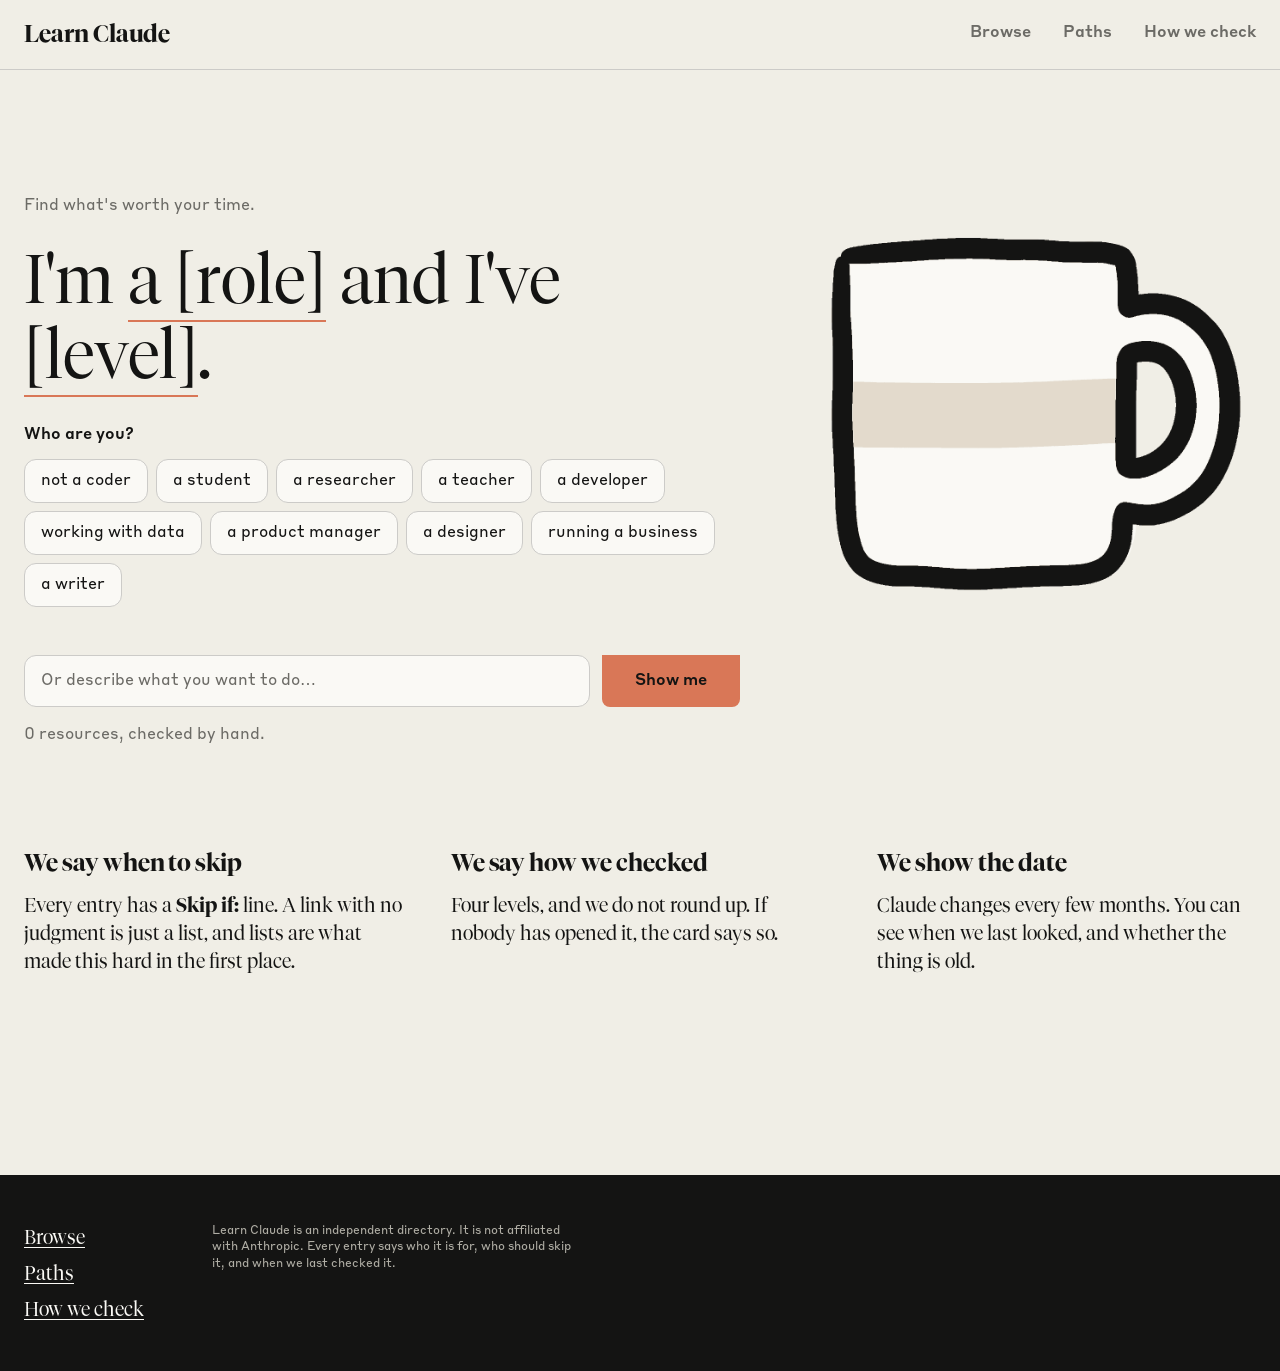
==== commit 9ee3cbeb: "Accessibility: an h1 on the home page, a readable flag, and Tab held in the sheet First accessibilit" ====
--- a/index.html
+++ b/index.html
@@ -74,7 +74,11 @@
 <main id="main" class="wrap page">
   <div class="hero">
     <div>
-      <p class="meta" style="margin-bottom:var(--space-24)">Find what's worth your time.</p>
+      <!-- h1, not p. This is the page heading: the one line that says what the page is
+           for. The big sentence below it holds two buttons, so it cannot be the
+           heading — a screen reader would read the whole control as the title. The
+           .meta class keeps the size and colour exactly as before. -->
+      <h1 class="meta" style="margin-bottom:var(--space-24)">Find what's worth your time.</h1>
 
       <p class="display">
         I'm
--- a/assets/css/tokens.css
+++ b/assets/css/tokens.css
@@ -14,18 +14,33 @@
    sizes. It is thin below about 24px. Body copy at 20px will look lighter than
    Anthropic's, which uses Tiempos Text. Swap the files if Text is acquired —
    nothing else changes, the family name stays the same.
+
+   Weight 400 loads the file named Light, and that is deliberate. Two things:
+
+   1. 'Tiempos Fine Regular' is a damaged file. Its CFF CharStrings INDEX fails
+      validation, so Chrome rejects the .woff2 and the .otf alike and silently
+      falls back to Georgia. 'Tiempos Fine Bold' is damaged the same way; no rule
+      points at it. Every other face decodes. Replace the file and this comment
+      goes away.
+   2. Of the faces that do work, Light is the one that reads as body copy at 20px.
+      Measured on the live page: Medium reads as bold, because a display cut's
+      Medium lands near a text cut's Bold at this size.
+
+   So the name says Light and the eye says regular. Trust the eye.
    -------------------------------------------------------------------------- */
 
 @font-face {
   font-family: 'Tiempos';
-  src: url('../fonts/tiempos/Tiempos Fine Regular.woff2') format('woff2'),
-       url('../fonts/tiempos/Tiempos Fine Regular.otf') format('opentype');
+  src: url('../fonts/tiempos/Tiempos Fine Light.woff2') format('woff2'),
+       url('../fonts/tiempos/Tiempos Fine Light.otf') format('opentype');
   font-weight: 400; font-style: normal; font-display: swap;
 }
+/* Light Italic, not Regular Italic. The roman above is Light; a Regular italic
+   beside it would set every italic phrase heavier than the words around it. */
 @font-face {
   font-family: 'Tiempos';
-  src: url('../fonts/tiempos/Tiempos Fine Regular Italic.woff2') format('woff2'),
-       url('../fonts/tiempos/Tiempos Fine Regular Italic.otf') format('opentype');
+  src: url('../fonts/tiempos/Tiempos Fine Light Italic.woff2') format('woff2'),
+       url('../fonts/tiempos/Tiempos Fine Light Italic.otf') format('opentype');
   font-weight: 400; font-style: italic; font-display: swap;
 }
 @font-face {
@@ -69,6 +84,7 @@
   --ivory-light:   #faf9f5;  /* card surfaces                                 */
   --clay:          #d97757;  /* THE single accent. One filled CTA per page.   */
   --clay-deep:     #c6613f;  /* clay hover and pressed                        */
+  --clay-text:     #ac5233;  /* clay as text — see the flag note below        */
   --bark:          #6c6b66;  /* ours, not Anthropic's — see the note below    */
 
   /* Why --bark exists. Measured 2026-08-19 against #f0eee6:
@@ -124,7 +140,13 @@
   --tier-listed-text:     var(--bark);   /* badges are 12px — cloud-medium is illegible there */
   --tier-listed-brdr:     var(--stone);
 
-  --flag-outdated: var(--clay-deep);   /* "possibly outdated", paired with text */
+  /* "possibly outdated" and "link is dead". Measured 2026-08-23 at 12px:
+       --clay-deep #c6613f   3.85:1 on the card, 3.49:1 on the canvas — both fail AA
+       --clay-text #ac5233   4.97:1 on the card, 4.51:1 on the canvas — both pass
+     Same hue, same saturation, lightness lowered until it cleared 4.5:1, which is the
+     method the --bark note above describes. A warning nobody can read is not a warning.
+     --clay itself does not change; the one filled button keeps its colour. */
+  --flag-outdated: var(--clay-text);
 
   /* ------------------------------------------------------------------------
      Type families
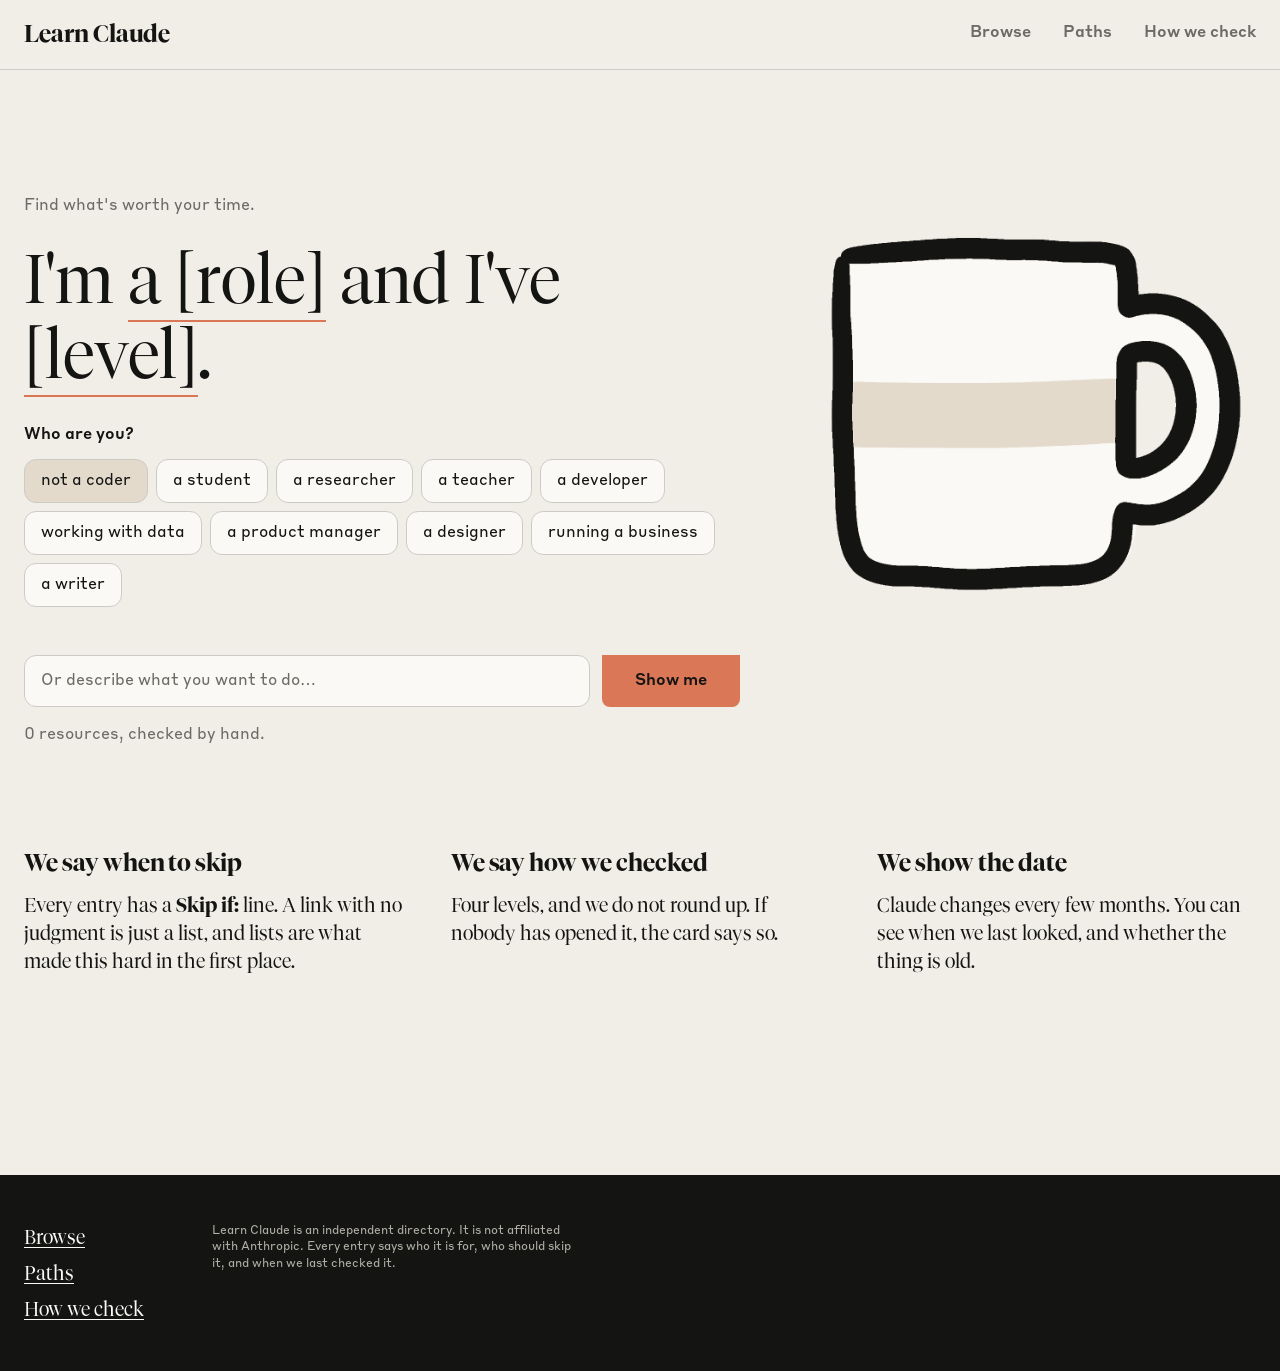
==== commit e6360607: "Home: mark the option the drawing is showing, and draw the one you point at Two things the home scre" ====
--- a/index.html
+++ b/index.html
@@ -10,7 +10,7 @@
 <meta property="og:type" content="website">
 <meta name="twitter:card" content="summary">
 <link rel="icon" href="favicon.svg" type="image/svg+xml">
-<link rel="preload" href="assets/fonts/tiempos/Tiempos Fine Regular.woff2" as="font" type="font/woff2" crossorigin>
+<link rel="preload" href="assets/fonts/tiempos/Tiempos Fine Light.woff2" as="font" type="font/woff2" crossorigin>
 <link rel="stylesheet" href="assets/css/tokens.css">
 <link rel="stylesheet" href="assets/css/site.css">
 <style>
--- a/assets/css/site.css
+++ b/assets/css/site.css
@@ -299,8 +299,20 @@
   cursor: pointer;
   font: var(--weight-regular) var(--text-body-sm)/var(--leading-body-sm) var(--font-sans);
   text-align: left;
+  transition: background-color var(--dur-base) var(--ease-out);
 }
 .chip-choice:hover { border-color: var(--slate-dark); }
+
+/* The drawing is showing this one.
+   Before anything is chosen the picture changes by itself every 2.6 seconds, and until
+   now nothing on the page said which option it was drawing. --surface-panel is the tone
+   the icons are drawn against, so the chip and the picture agree.
+   Background only. The border stays with :hover and [aria-pressed], which keeps three
+   steps apart: being drawn, being pointed at, being chosen. The duration is the one the
+   drawing fades with, so the chip and the picture move together — and reduced motion
+   sets it to 0ms with everything else. */
+.chip-choice[data-showing] { background: var(--surface-panel); }
+
 .chip-choice[aria-pressed="true"] {
   background: var(--surface-invert);
   color: var(--text-on-invert);
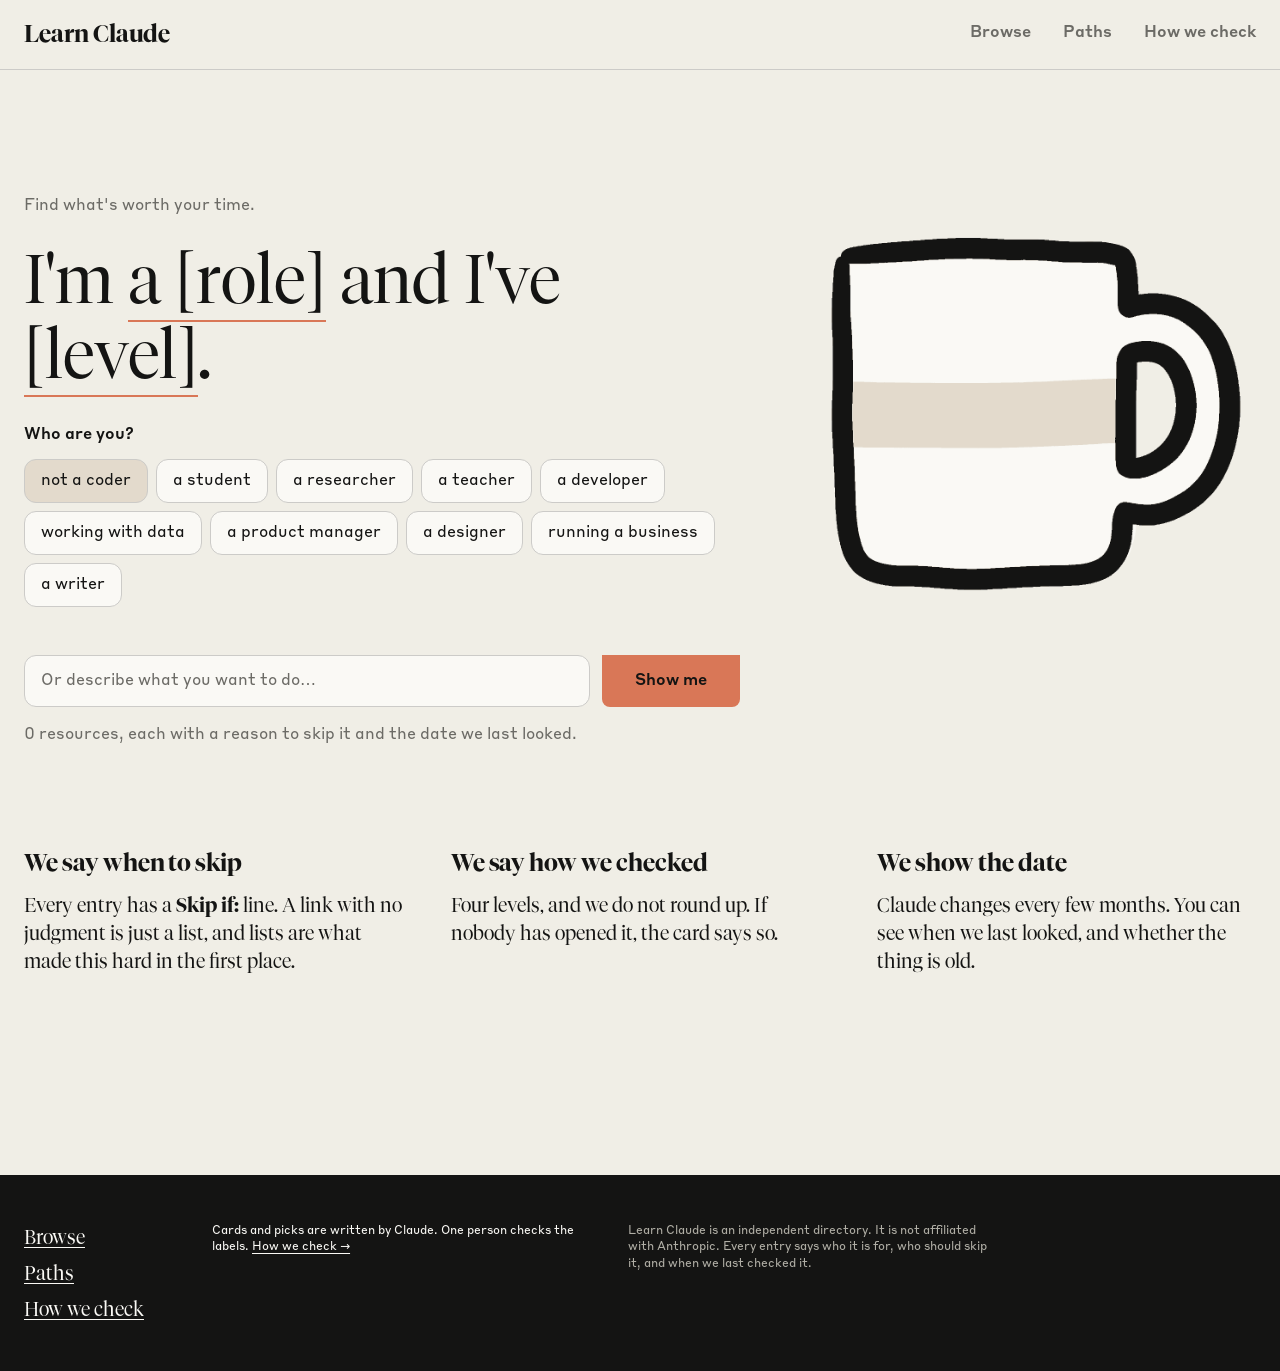
==== commit 05563acf: "Every page says who wrote the cards, before a reader trusts one Ten of Attack 3's ten agents read ca" ====
--- a/index.html
+++ b/index.html
@@ -45,8 +45,37 @@
   .search-row {
     margin-top: var(--space-48); display: flex; gap: var(--space-12);
     flex-wrap: wrap; align-items: stretch;
+    transition: gap var(--dur-base) var(--ease-out);
   }
-  .search-row .input { flex: 1 1 260px; min-height: 52px; }
+  .search-row .input {
+    flex: 1 1 260px; min-height: 52px;
+    max-width: 100%; overflow: hidden;
+    /* visibility is in this list on purpose. It flips at the end of the duration
+       rather than partway, so the field stays visible for the whole collapse and is
+       then genuinely gone — out of the tab order and out of the accessibility tree,
+       which opacity alone would not do. */
+    transition: visibility var(--dur-base) var(--ease-out),
+                opacity var(--dur-base) var(--ease-out),
+                max-width var(--dur-base) var(--ease-out),
+                padding var(--dur-base) var(--ease-out),
+                border-width var(--dur-base) var(--ease-out),
+                min-height var(--dur-base) var(--ease-out);
+  }
+
+  /* Both questions answered, so the "or describe it instead" way in has nothing left
+     to offer: it collapses sideways and "Show me" takes the width. Done in CSS alone
+     so there is no JS timer to keep equal to a transition — and so reduced motion,
+     which zeroes every duration token, gets the same end state with no wait. */
+  .search-row.answered .input {
+    visibility: hidden;
+    opacity: 0;
+    max-width: 0;
+    min-height: 0;
+    padding-left: 0; padding-right: 0;
+    border-width: 0;
+    flex-basis: 0;
+  }
+  .search-row.answered { gap: 0; }
   .why { margin-top: var(--space-100); display: grid;
          grid-template-columns: repeat(3, minmax(0,1fr)); gap: var(--space-48); }
   @media (max-width: 768px) {
@@ -71,7 +100,7 @@
   </div>
 </header>
 
-<main id="main" class="wrap page">
+<main id="main" tabindex="-1" class="wrap page">
   <div class="hero">
     <div>
       <!-- h1, not p. This is the page heading: the one line that says what the page is
@@ -142,6 +171,10 @@
       <a href="paths.html">Paths</a>
       <a href="how-we-check.html">How we check</a>
     </div>
+    <p class="footer-note footer-who">
+      Cards and picks are written by Claude. One person checks the labels.
+      <a href="how-we-check.html">How we check &rarr;</a>
+    </p>
     <p class="footer-note">
       Learn Claude is an independent directory. It is not affiliated with Anthropic.
       Every entry says who it is for, who should skip it, and when we last checked it.
@@ -151,6 +184,7 @@
 
 <script src="data/items.js"></script>
 <script src="data/paths.js"></script>
+<script src="data/publisher-marks.js"></script>
 <script src="assets/js/ui.js"></script>
 <script src="assets/js/home.js"></script>
 </body>
--- a/assets/css/tokens.css
+++ b/assets/css/tokens.css
@@ -93,7 +93,23 @@
      Anthropic uses those two for small metadata anyway. We cannot: a directory
      whose whole product is a date and a one-line judgement must have those legible.
      --bark is --cloud-dark darkened on its own hue until it clears 4.60:1, so it
-     stays in the warm family and passes AA at any size. */
+     stays in the warm family and passes AA at any size.
+
+     DO NOT LIGHTEN THIS FOR TASTE. Re-measured in the browser 2026-09-01:
+       #6c6b66 on #f0eee6 (page canvas)   4.60:1   AA needs 4.5
+       #6c6b66 on #faf9f5 (card surface)  5.07:1   AA needs 4.5
+     The canvas figure is the whole site's thinnest margin: 0.10 of headroom. It
+     carries the "picked by AI - <date>" label and every "Start with these three"
+     reason line, both of which sit on the canvas rather than on a card. Any lift
+     toward --cloud-dark drops those below AA, and nothing will go red when it
+     happens - contrast is not something a build can fail on. Measure before you
+     change this value, and measure on #f0eee6, not on the card.
+
+     One more surface to know about, currently safe because nothing uses it:
+       #6c6b66 on #e3dacc (--surface-panel)  3.86:1  would FAIL at normal size
+     The panel tone carries only images and near-black ink today. Putting
+     secondary text on it would fail silently. --clay-text is worse there, 3.78:1,
+     which is why the flag note below prefers a darker value if that ever moves. */
 
   /* ------------------------------------------------------------------------
      Surfaces — elevation comes from tone, never from a shadow
@@ -188,15 +204,68 @@
      Layout
      ------------------------------------------------------------------------ */
   --page-max-width: 1280px;
-  --measure: 68ch;          /* longest a line of body text may run */
+  /* Longest a line of body text may run. 50, not 68, and the unit is the reason.
+     `ch` is the advance width of the digit 0, which is far wider than an average
+     lowercase character. Measured in Chrome on 2026-08-27:
+
+       Tiempos 20px   0 = 12.00px   average prose character = 8.52px   ratio 1.41
+       Styrene 16px   0 = 11.07px   average prose character = 7.97px   ratio 1.39
+
+     So `ch` buys about 1.4 characters, and 68ch was setting 96 characters per
+     line - measured at 816px on how-we-check. 50ch lands at 70 in the serif and
+     69 in the sans, both inside the 66-75 that the brief asks for.
+
+     Keep the unit. It scales with font size and with the face, which px would
+     not; only the number was wrong. Re-measure with the ratio above before
+     changing it. */
+  --measure: 50ch;
   --section-gap: var(--space-100);
   --card-padding: var(--space-24);
   --element-gap: var(--space-8);
 
+  --rail-width:     264px;  /* the browse filter rail */
+  --footer-col-min: 140px;  /* below this the four footer columns start wrapping */
+
+  /* ------------------------------------------------------------------------
+     Line weights. The system has exactly two: a hairline, and the thicker rule
+     that marks the current page in the nav.
+     ------------------------------------------------------------------------ */
+  --hairline:    1px;
+  --rule-active: 2px;
+
+  /* ------------------------------------------------------------------------
+     Values that are neither spacing nor type, and had been written as bare
+     numbers because no scale would take them.
+     ------------------------------------------------------------------------ */
+
+  /* Link underlines. 4px would put this on the spacing scale and detach the
+     rule from 12px caption text, which is where most links on this site are. */
+  --underline-offset: 3px;
+
+  /* WCAG 2.5.5. site.css has carried this as a comment since the beginning —
+     "Every control is at least 44px tall. Not a suggestion." A number that
+     states a rule belongs in the scale, not in prose beside it. */
+  --tap-min:     44px;
+  /* The one clay button is deliberately taller than the 44px floor and than the
+     48px inputs. That four pixels is the emphasis; it is not an accident. */
+  --tap-primary: 52px;
+
+  /* Small pills: badges, chips, the publisher mark, the path marker. Five
+     components that look identical were each choosing their own pair — 3/10,
+     3/10, 2/10, 2/8 and 4/6/4/10. None of those numbers is on the 4px grid.
+     One pair now, and it is. */
+  --pill-pad-y: var(--space-4);
+  --pill-pad-x: var(--space-8);
+
   /* ------------------------------------------------------------------------
      Radius — the bottom-only 8px on filled buttons is the signature.
      Do not round it evenly.
      ------------------------------------------------------------------------ */
+  /* The scrolling filter rail. A real number because Chrome ignores the standard
+     scrollbar properties as soon as a ::-webkit-scrollbar rule exists, and that
+     route only takes lengths. Thinner than the 10px Chrome gives for `thin`. */
+  --scrollbar-w:    8px;
+
   --radius-card:    24px;
   --radius-outline: 12px;
   --radius-filled:  0 0 8px 8px;
@@ -209,8 +278,15 @@
      ------------------------------------------------------------------------ */
   --dur-fast: 120ms;
   --dur-base: 220ms;
-  --dur-slow: 550ms;
   --ease-out: cubic-bezier(.4, 0, .2, 1);
+
+  /* Emil Kowalski's point: the built-in curves are too weak, they lack the punch that
+     makes a movement look intended. --ease-out above is Material's standard curve;
+     this is the stronger variant the path step card uses for its hover, press and
+     entry motion. Scoped to that one component rather than swapped globally — --ease-out
+     also drives the filter rail, the icons and the mobile sheet, and moving those is a
+     separate decision from this one. */
+  --ease-card: cubic-bezier(0.23, 1, 0.32, 1);
 
   /* ------------------------------------------------------------------------
      Focus — must be visible everywhere. 2px, never removed.
@@ -234,6 +310,5 @@
   :root {
     --dur-fast: 0ms;
     --dur-base: 0ms;
-    --dur-slow: 0ms;
   }
 }
--- a/assets/css/site.css
+++ b/assets/css/site.css
@@ -34,8 +34,8 @@
 a {
   color: var(--text-primary);
   text-decoration: underline;
-  text-underline-offset: 3px;
-  text-decoration-thickness: 1px;
+  text-underline-offset: var(--underline-offset);
+  text-decoration-thickness: var(--hairline);
 }
 a:hover { color: var(--bark); }
 
@@ -45,7 +45,7 @@
 
 /* Every control is at least 44px tall. Not a suggestion — it is the difference
    between usable and unusable on a phone. */
-button, .btn, .nav-link, .filter-option { min-height: 44px; }
+button, .btn, .nav-link, .filter-option { min-height: var(--tap-min); }
 
 @media (prefers-reduced-motion: reduce) {
   *, *::before, *::after {
@@ -71,13 +71,13 @@
   background: var(--surface-card);
   color: var(--text-primary);
   padding: var(--space-12) var(--space-16);
-  border: 1px solid var(--slate-dark);
+  border: var(--hairline) solid var(--slate-dark);
   font: var(--weight-medium) var(--text-body-sm) var(--font-sans);
   text-decoration: none;
 }
 .skip-link:focus { left: var(--space-8); }
 
-.site-header { border-bottom: 1px solid var(--border); }
+.site-header { border-bottom: var(--hairline) solid var(--border); }
 .site-header .wrap {
   display: flex;
   align-items: center;
@@ -102,7 +102,7 @@
   align-items: center;
   text-decoration: none;
   color: var(--text-secondary);
-  border-bottom: 2px solid transparent;
+  border-bottom: var(--rule-active) solid transparent;
 }
 .nav-link:hover { color: var(--text-primary); }
 .nav-link[aria-current="page"] {
@@ -124,7 +124,7 @@
 }
 .site-footer a { color: var(--text-on-invert); }
 .site-footer :focus-visible { outline-color: var(--ivory-light); }
-.footer-col { display: flex; flex-direction: column; gap: var(--space-8); min-width: 140px; }
+.footer-col { display: flex; flex-direction: column; gap: var(--space-8); min-width: var(--footer-col-min); }
 .footer-note {
   font: var(--weight-regular) var(--text-caption)/var(--leading-caption) var(--font-sans);
   color: var(--cloud-medium);
@@ -181,7 +181,7 @@
   justify-content: center;
   gap: var(--space-8);
   padding: 0 var(--space-32);
-  border: 1px solid transparent;
+  border: var(--hairline) solid transparent;
   cursor: pointer;
   text-decoration: none;
   font: var(--weight-medium) var(--text-body-sm)/var(--leading-body-sm) var(--font-sans);
@@ -195,7 +195,7 @@
   background: var(--clay);
   color: var(--text-on-clay);
   border-radius: var(--radius-filled);
-  min-height: 52px;
+  min-height: var(--tap-primary);
 }
 .btn-primary:hover { background: var(--clay-deep); color: var(--text-on-clay); }
 
@@ -213,7 +213,7 @@
   padding: var(--space-8) 0;
   color: var(--text-secondary);
   text-decoration: underline;
-  text-underline-offset: 3px;
+  text-underline-offset: var(--underline-offset);
   cursor: pointer;
   font: var(--weight-regular) var(--text-caption)/var(--leading-caption) var(--font-sans);
 }
@@ -228,10 +228,10 @@
 }
 .input, .select {
   width: 100%;
-  min-height: 48px;
+  min-height: var(--space-48);
   padding: 0 var(--space-16);
   background: var(--surface-card);
-  border: 1px solid var(--border);
+  border: var(--hairline) solid var(--border);
   border-radius: var(--radius-outline);
   font: var(--weight-regular) var(--text-body-sm)/var(--leading-body-sm) var(--font-sans);
 }
@@ -243,8 +243,8 @@
    always present, because a colour-blind reader must get the same information. */
 .badge {
   display: inline-block;
-  padding: 3px 10px;
-  border: 1px solid transparent;
+  padding: var(--pill-pad-y) var(--pill-pad-x);
+  border: var(--hairline) solid transparent;
   border-radius: var(--radius-badge);
   font: var(--weight-medium) var(--text-caption)/var(--leading-caption) var(--font-sans);
   letter-spacing: var(--tracking-caption);
@@ -260,7 +260,7 @@
 /* Publisher. Quiet by design: who made it matters less than how well we checked it. */
 .publisher-official {
   display: inline-block;
-  padding: 2px 8px;
+  padding: var(--pill-pad-y) var(--pill-pad-x);
   background: var(--surface-feature);
   border-radius: var(--radius-badge);
   font: var(--weight-medium) var(--text-caption)/var(--leading-caption) var(--font-sans);
@@ -269,8 +269,8 @@
 
 .chip {
   display: inline-block;
-  padding: 3px 10px;
-  border: 1px solid var(--border);
+  padding: var(--pill-pad-y) var(--pill-pad-x);
+  border: var(--hairline) solid var(--border);
   border-radius: var(--radius-badge);
   font: var(--weight-regular) var(--text-caption)/var(--leading-caption) var(--font-sans);
   color: var(--text-secondary);
@@ -281,9 +281,9 @@
 /* A removable applied filter. */
 .chip-applied {
   display: inline-flex; align-items: center; gap: var(--space-8);
-  padding: 4px 6px 4px 10px;
+  padding: var(--pill-pad-y) var(--pill-pad-y) var(--pill-pad-y) var(--pill-pad-x);
   background: var(--surface-card);
-  border: 1px solid var(--border-strong);
+  border: var(--hairline) solid var(--border-strong);
   border-radius: var(--radius-badge);
   font: var(--weight-regular) var(--text-caption)/var(--leading-caption) var(--font-sans);
   cursor: pointer;
@@ -294,7 +294,7 @@
 .chip-choice {
   padding: var(--space-8) var(--space-16);
   background: var(--surface-card);
-  border: 1px solid var(--border);
+  border: var(--hairline) solid var(--border);
   border-radius: var(--radius-outline);
   cursor: pointer;
   font: var(--weight-regular) var(--text-body-sm)/var(--leading-body-sm) var(--font-sans);
@@ -323,8 +323,12 @@
 
 .card {
   display: block;
+  /* The card holds one link (the title) whose ::after covers the card, so the whole
+     tile stays clickable while the link's accessible name stays the title. That overlay
+     is positioned against this box. See the note on LC.card in assets/js/ui.js. */
+  position: relative;
   background: var(--surface-card);
-  border: 1px solid var(--border);
+  border: var(--hairline) solid var(--border);
   border-radius: var(--radius-card);
   padding: var(--card-padding);
   text-decoration: none;
@@ -333,6 +337,19 @@
               background var(--dur-fast) var(--ease-out);
 }
 .card:hover { border-color: var(--border-strong); background: var(--surface-feature); color: inherit; }
+
+/* The title carries the link. It must not look like one - the card is the affordance. */
+.card-title a { color: inherit; text-decoration: none; }
+.card-title a::after {
+  content: ""; position: absolute; inset: 0;
+  border-radius: var(--radius-card);
+}
+/* Focus rings the card, not the title's words - the same decision as .sp-card, and
+   scoped to the title link so a second link inside a card could never ring the card. */
+.card-title a:focus-visible { outline: none; }
+.card:has(.card-title a:focus-visible) {
+  outline: var(--focus-ring); outline-offset: var(--focus-offset);
+}
 
 .card-list { display: flex; flex-direction: column; gap: var(--space-16); }
 
@@ -345,7 +362,7 @@
   text-wrap: balance;
 }
 .card-source { margin-top: var(--space-4); }
-.card-icon { width: 32px; height: 32px; flex: 0 0 auto; }
+.card-icon { width: var(--space-32); height: var(--space-32); flex: 0 0 auto; }
 
 .card-for {
   margin-top: var(--space-12);
@@ -359,7 +376,7 @@
 .card-skip {
   margin-top: var(--space-12);
   padding-top: var(--space-12);
-  border-top: 1px solid var(--line-quiet);
+  border-top: var(--hairline) solid var(--line-quiet);
   font: var(--weight-regular) var(--text-body)/var(--leading-body) var(--font-serif);
   color: var(--text-primary);
   max-width: var(--measure);
@@ -377,35 +394,118 @@
 .flag-dead { color: var(--flag-outdated); font-weight: var(--weight-medium); }
 
 /* "Step 2 of 6 in Your first week with Claude" */
+/* This is a link now. It was a <span> on the card and an <a> on the resource page -
+   the same string, the same filled pill, two different affordances, and the card's
+   version was the eye-catching one that went nowhere. A pill carrying a rule-width
+   underline looks broken, so the underline waits for hover; the shape and colour at
+   rest are unchanged. */
+/* The badge is a link on the resource page only - on a card it went back to a span so
+   that one focus stop per card survives (R2, 2026-09-06). A rule-width underline through
+   a filled pill looks broken, so the underline waits for hover; the shape and colour at
+   rest are unchanged, which matters because the badge is the site's trust signal and it
+   should not start reading as navigation. */
+a.badge { text-decoration: none; }
+a.badge:hover { text-decoration: underline; }
+
 .card-path {
   display: inline-block;
   margin-top: var(--space-12);
-  padding: 2px 10px;
+  padding: var(--pill-pad-y) var(--pill-pad-x);
   background: var(--surface-feature);
   border-radius: var(--radius-badge);
   font: var(--weight-medium) var(--text-caption)/var(--leading-caption) var(--font-sans);
-}
+  text-decoration: none;
+}
+
+a.card-path:hover { text-decoration: underline; }
+
+/* D7. The line a thin picks cell uses to say why it is thin. Same quiet type as
+   the "picked by AI" label beside the heading, because it belongs to the same
+   conversation: here is what we chose, and here is what stopped us choosing more. */
+.picks-why {
+  margin-top: var(--space-8);
+  font: var(--weight-regular) var(--text-caption)/var(--leading-caption) var(--font-sans);
+  letter-spacing: var(--tracking-caption);
+  color: var(--text-secondary);
+}
+
+/* With no block above it, it needs the space the heading would have taken. */
+.picks-why-alone { margin-top: var(--space-16); }
 
 /* -------------------------------------------------------------- browse ---- */
 
 .browse-grid {
   display: grid;
-  grid-template-columns: 264px minmax(0, 1fr);
+  grid-template-columns: var(--rail-width) minmax(0, 1fr);
   gap: var(--space-48);
   align-items: start;
   margin-top: var(--space-32);
 }
 
-/* Sticky, but it does not scroll inside itself. A capped, overflowing rail puts a
-   second scrollbar next to the page's own, and a reader then has to work out which one
-   moves what. The filters are short enough to simply be as tall as they are. */
+/* Sticky, and it scrolls inside itself once it has to.
+   It used to not. The note here said a capped rail puts a second scrollbar next to the
+   page's own and leaves a reader working out which one moves what — a fair worry — and
+   rested it on the filters being short enough to simply be as tall as they are. They
+   are not. Measured against a 694px viewport: the rail is 1047px with "More filters"
+   closed and 2046px with it open, so the last Level option sat 205px below the fold in
+   both states. A sticky element pins its own top, so that overflow could only be reached
+   by scrolling past all the cards to the end of the page, where the rail finally lets
+   go. Options nobody can reach are worse than a scrollbar.
+   `auto`, not `scroll`, so the second bar appears only in the case that would otherwise
+   hide a control. overscroll-behavior stops a flick inside the rail from carrying on
+   into the page, which is the confusion the original note was guarding against. The cap
+   is --space-48 because --space-24 sits above the rail and the same gap belongs below.
+   The rail is display:none on mobile, where the sheet does this job, so none of this
+   reaches a phone. */
 .filter-rail {
   position: sticky;
   top: var(--space-24);
-}
+  max-height: calc(100vh - var(--space-48));
+  overflow-y: auto;
+  overscroll-behavior: contain;
+
+  /* The bar has to look like it belongs to this page. Left alone it is the operating
+     system's: a wide grey trough with arrow buttons on the ends, which is the one piece
+     of borrowed chrome on a site otherwise made of cream and hairlines.
+     Two properties do it, and they are `scrollbar-width` and `scrollbar-color` rather
+     than ::-webkit-scrollbar because that route needs pixel widths and radii that exist
+     in no token. The track is transparent, so nothing is drawn until there is something
+     to say.
+     At rest the thumb is --stone, the hairline colour. It then reads as the same 1px
+     rule the rest of the page uses to separate things, rather than as a dark bar parked
+     in the gap between the two columns. It darkens to --bark while the pointer is in the
+     rail or something inside it has focus, which is exactly when knowing your position
+     is worth anything. Both are tokens, and the change rides --dur-fast so it matches
+     every other hover on the site.
+     A browser too old for these falls back to the system bar, which is where this
+     started, and still scrolls. */
+  scrollbar-width: thin;
+  scrollbar-color: var(--stone) transparent;
+  transition: scrollbar-color var(--dur-fast) var(--ease-out);
+}
+.filter-rail:hover,
+.filter-rail:focus-within { scrollbar-color: var(--bark) transparent; }
+
+/* The same bar again, for engines without the two properties above: Chrome before 121
+   and Safari before 18.2. Where both are understood the standard properties win —
+   measured, the rail's gutter stays at the 10px `thin` gives rather than the 8px here —
+   so this is a fallback and not the main path. It has to restate everything because
+   ::-webkit-scrollbar styling is all or nothing.
+   It does buy one thing the standard properties cannot: dropping the two arrow buttons
+   that Chrome still draws on the ends of a `thin` bar on Windows. They are small and
+   they take the thumb's colour, so on a current browser they stay. */
+.filter-rail::-webkit-scrollbar { width: var(--scrollbar-w); }
+.filter-rail::-webkit-scrollbar-track { background: transparent; }
+.filter-rail::-webkit-scrollbar-button { display: none; }
+.filter-rail::-webkit-scrollbar-thumb {
+  background: var(--stone);
+  border-radius: var(--radius-outline);
+}
+.filter-rail:hover::-webkit-scrollbar-thumb,
+.filter-rail:focus-within::-webkit-scrollbar-thumb { background: var(--bark); }
 .filter-head {
   display: flex; align-items: center; justify-content: space-between;
-  gap: var(--space-16); min-height: 44px;
+  gap: var(--space-16); min-height: var(--tap-min);
 }
 .filter-group { margin: var(--space-16) 0 var(--space-24); }
 .filter-group h3 { margin-bottom: var(--space-8); }
@@ -419,24 +519,24 @@
 }
 .filter-option:hover { background: var(--surface-card); }
 .filter-box {
-  flex: 0 0 auto; width: 16px; height: 16px;
+  flex: 0 0 auto; width: var(--space-16); height: var(--space-16);
   display: inline-flex; align-items: center; justify-content: center;
-  font: var(--weight-bold) 11px/1 var(--font-sans);
-  border: 1px solid var(--border-strong);
+  font: var(--weight-bold) var(--text-caption)/1 var(--font-sans);
+  border: var(--hairline) solid var(--border-strong);
   background: transparent;
   color: var(--ivory-light);
 }
 .filter-option[aria-checked="true"] .filter-box {
   background: var(--slate-dark); border-color: var(--slate-dark);
 }
-.filter-icon { width: 28px; height: 28px; flex: 0 0 auto;
+.filter-icon { width: var(--space-32); height: var(--space-32); flex: 0 0 auto;
                background-position: center; background-size: contain;
                background-repeat: no-repeat; }
 .filter-more {
   display: flex; justify-content: space-between; align-items: center;
   gap: var(--space-16); width: 100%;
   padding: var(--space-12) var(--space-8);
-  background: transparent; border: 0; border-top: 1px solid var(--border);
+  background: transparent; border: 0; border-top: var(--hairline) solid var(--border);
   border-radius: 0; cursor: pointer; text-align: left;
   font: var(--weight-medium) var(--text-body-sm)/var(--leading-body-sm) var(--font-sans);
 }
@@ -446,14 +546,100 @@
   display: flex; flex-wrap: wrap; gap: var(--space-16);
   align-items: flex-end; margin-bottom: var(--space-24);
 }
+/* "Start with these three" on Browse. Quiet framing, no card of its own: the picks
+   are cards already, and a boxed box is how a page starts shouting. The reason line
+   under each card is the block's whole voice - body-small, secondary ink, and indented
+   to hang off the card rather than compete with it. */
+.picks { margin-top: var(--space-24); }
+.picks-head { display: flex; align-items: baseline; gap: var(--space-12);
+              flex-wrap: wrap; margin-bottom: var(--space-16); }
+.picks-meta {
+  font: var(--weight-regular) var(--text-caption)/var(--leading-caption) var(--font-sans);
+  letter-spacing: var(--tracking-caption);
+  color: var(--text-secondary);
+}
+.pick-reason {
+  margin: var(--space-8) 0 0 var(--space-16);
+  font: var(--weight-regular) var(--text-body-sm)/var(--leading-body-sm) var(--font-sans);
+  letter-spacing: var(--tracking-body-sm);
+  color: var(--text-secondary);
+}
+.picks-rest { margin-top: var(--space-32); }
+
 .result-count {
   font: var(--weight-medium) var(--text-body-sm)/var(--leading-body-sm) var(--font-sans);
   color: var(--text-primary);
 }
 
+/* D6. The badge on a card is a button now, so that a phone reader can reach the one
+   sentence that says what "Skimmed" means. It has to look exactly like the span it
+   replaced: no button chrome, no pointer change beyond the hand, and the same box the
+   tier classes already paint. */
+.badge-tap {
+  font: inherit;
+  border: 0;
+  padding: inherit;
+  cursor: pointer;
+  -webkit-appearance: none;
+  appearance: none;
+}
+
+/* The definition, opened by a tap, next to the thing it defines. Deliberately plain:
+   it is a sentence, not a tooltip pretending to be a component. */
+.tier-pop {
+  display: block;
+  margin-top: var(--space-8);
+  padding: var(--space-8) var(--space-12);
+  background: var(--surface-raised, #faf9f5);
+  border: 1px solid var(--border-subtle, #cccbc8);
+  border-radius: var(--radius-8, 8px);
+  font: var(--weight-regular) var(--text-body-sm)/var(--leading-body-sm) var(--font-sans);
+  color: var(--text-primary);
+  max-width: 40ch;
+}
+
+/* D10. The disclosure line, first in the footer and a shade louder than the note under
+   it, because it is the one sentence a reader is owed before they trust a judgement
+   rather than after. Still a footer line: a banner on every page is a site apologising
+   for itself once per visit.
+
+   Colour comes from the footer, not from the page. The first version set
+   --text-primary here, which is the dark ink of the light canvas, and the sentence
+   disappeared into a black footer with only its link showing - caught by looking at the
+   page rather than at the DOM, which is the whole reason to look. */
+.footer-who {
+  color: var(--text-on-invert);
+  margin-bottom: var(--space-8);
+}
+
+/* D7. The sort sits with the list it governs. Right-aligned so it reads as a control on
+   that row rather than a second field under the search box. */
+.sort-row {
+  display: flex;
+  justify-content: flex-end;
+  margin-top: var(--space-16);
+}
+
+/* D2. What the search could not find, said above the results rather than nowhere.
+   Quiet: it is a caveat on a list that still has answers in it, not an error. Same
+   measure as the count above it so the two read as one block. */
+.notice {
+  margin-top: var(--space-8);
+  font: var(--weight-regular) var(--text-body-sm)/var(--leading-body-sm) var(--font-sans);
+  color: var(--text-secondary);
+  max-width: var(--measure);
+  overflow-wrap: anywhere;
+}
+
 .empty {
   padding: var(--space-48) 0;
   max-width: var(--measure);
+  /* The empty state quotes back what was searched for, and a pasted URL is one word
+     with nowhere to break. Without this it painted 4673px wide against a 1536px
+     viewport and gave the whole page a horizontal scrollbar. `anywhere` rather than
+     `break-word` because only `anywhere` lets the grid track shrink too, and the
+     overflow ran out through the grid. */
+  overflow-wrap: anywhere;
 }
 .empty strong { display: block; margin-bottom: var(--space-8);
   font: var(--weight-semibold) var(--text-subheading)/var(--leading-subheading) var(--font-serif); }
@@ -470,41 +656,256 @@
   color: var(--text-secondary);
 }
 
-.step-list { display: flex; flex-direction: column; gap: 0; margin-top: var(--space-32); }
-
-.step {
+/* ------------------------------------------------------------- path step card ----
+   A single path used to render as a numbered list of paragraphs. Nobody scans that;
+   they read it in full or they leave. Design worked out and checked in a browser at
+   docs/design/sample-path-card.html and docs/design/path-card-spec.md — this is that
+   design, not a reinterpretation of it.
+
+   Three rules shape all of it:
+
+   1. The tint goes on the tile, never behind text. --bark is 4.60:1 on the page
+      canvas and has no headroom left; put it on a tint and it fails AA. Anthropic's
+      own cards do the same — colour on the image area, words on white. That is not
+      a style choice, it is the only version that passes.
+
+   2. One click. The whole card is pressable, and it points at our resource page,
+      not at the resource. Our page carries the Skip if line and the report link,
+      and sending someone past those is the thing this site exists to prevent.
+
+   3. Badge the exception, not the rule. Most of the catalogue is free, so a "Free"
+      badge on nine cards in ten is decoration. A "Sign-up needed" badge on the
+      tenth is information.
+   ---------------------------------------------------------------------------- */
+
+/* Capped. At the full 1280px page width the card would run 1250px, the prose still
+   stops at --measure, and the arrow ends up marooned 400px from the nearest thing it
+   relates to. 880 = 200 tile + 24 gap + ~600 text, and 600px is what 50ch of 20px
+   Tiempos measures — the card ends where the sentence ends. */
+.sp-list {
+  display: flex; flex-direction: column;
+  gap: var(--space-24);
+  margin-top: var(--space-32);
+  max-width: 880px;
+}
+
+/* A path is an order, and that is the entire product. Cards on their own read as a
+   set; a hairline in the gap says sequence. Browse's cards get no such line — they
+   are not ordered, and this site does not use a device that is not earning its
+   keep. */
+.sp-item { position: relative; }
+.sp-item + .sp-item::before {
+  content: ""; position: absolute;
+  left: calc(var(--hairline) + var(--card-padding) + 100px);  /* centre of the tile */
+  top: calc(var(--space-24) * -1);
+  width: var(--hairline); height: var(--space-24);
+  background: var(--stone);
+}
+
+.sp-card {
+  position: relative;
   display: grid;
-  grid-template-columns: 56px minmax(0, 1fr);
+  grid-template-columns: 200px minmax(0, 1fr);
   gap: var(--space-24);
-  padding-bottom: var(--space-32);
+  background: var(--surface-card);
+  border: var(--hairline) solid var(--border);
+  border-radius: var(--radius-card);
+  padding: var(--card-padding);
+  /* Named properties, never `all` — `all` animates border-radius and background
+     position too, and those are layout-adjacent. */
+  transition: border-color 200ms var(--ease-card),
+              transform    200ms var(--ease-card);
+}
+
+/* Touch devices fire :hover on tap, so an ungated hover lift would stick after the
+   press. */
+@media (hover: hover) and (pointer: fine) {
+  .sp-item:hover .sp-card { border-color: var(--border-strong); transform: translateY(-2px); }
+  .sp-item:hover .sp-go   { transform: translateX(2px); border-color: var(--border-strong); }
+  .sp-item:hover .sp-title a { text-decoration: underline; text-underline-offset: var(--underline-offset); }
+}
+/* Press feedback. 0.995, not 0.97 — an 880px card scaling by 3% reads as a glitch;
+   the same percentage on a 120px button reads as a press. */
+.sp-item:active .sp-card { transform: scale(0.995); transition-duration: 120ms; }
+
+/* ------------------------------------------------------------- one click ----
+   The stretched-link pattern. The <a> stays on the title, so a screen reader
+   announces one link named by the title rather than a link named "card". The
+   ::after spreads that same link over the whole card. */
+.sp-title a::after {
+  content: ""; position: absolute; inset: 0;
+  border-radius: var(--radius-card);
+}
+/* Focus must ring the card, not the four words of the title. */
+.sp-title a:focus-visible { outline: none; }
+/* Scoped to the title link 2026-09-01. `:has(a:focus-visible)` also matched the "Start
+   with this" button inside the card, so focusing the CTA drew two rings at once - one
+   round the button and one round the whole card - and a keyboard user could not tell
+   which thing was focused. */
+.sp-card:has(.sp-title a:focus-visible) {
+  outline: var(--focus-ring); outline-offset: var(--focus-offset);
+}
+/* Anything that must stay separately clickable sits above the overlay. */
+.sp-cta { position: relative; z-index: 1; }
+
+/* ----------------------------------------------------------------- tile ---- */
+/* align-self:start, or the grid stretches the tile to the height of the text
+   column and six steps render as six tall coloured slabs. */
+.sp-tile {
   position: relative;
-}
-/* The spine. Makes the order unmistakable when you land halfway down. */
-.step::before {
-  content: "";
+  align-self: start;
+  aspect-ratio: 4 / 3;
+  border-radius: var(--radius-outline);
+  background: var(--surface-panel);
+  display: grid; place-items: center;
+  overflow: hidden;
+}
+.sp-tile img {
+  width: 76px; height: 76px;
+  transition: transform 260ms var(--ease-card);
+}
+@media (hover: hover) and (pointer: fine) {
+  .sp-item:hover .sp-tile img { transform: scale(1.04); }
+}
+
+/* One chip language across the whole tile: ivory, hairline, 12px, square. The chips
+   are self-contained, so whatever tint sits underneath cannot affect their
+   contrast — which is the reason the tint is allowed to exist at all. */
+.sp-chip {
   position: absolute;
-  left: 27px; top: 40px; bottom: 0;
-  width: 1px; background: var(--border);
-}
-.step:last-child::before { display: none; }
-
-.step-num {
-  width: 40px; height: 40px;
-  display: flex; align-items: center; justify-content: center;
-  border: 1px solid var(--border-strong);
-  border-radius: 50%;
-  background: var(--surface-canvas);
-  position: relative; z-index: 1;
-  font: var(--weight-medium) var(--text-caption)/1 var(--font-sans);
-}
-
-/* Ours, not the resource's — same weight `Skip if:` carries on a card. */
-.step-why {
-  margin-top: var(--space-12);
+  display: inline-flex; align-items: center; gap: var(--space-4);
+  padding: var(--pill-pad-y) var(--pill-pad-x);
+  background: var(--ivory-light);
+  border: var(--hairline) solid var(--border);
+  font: var(--weight-medium) var(--text-caption)/var(--leading-caption) var(--font-sans);
+  letter-spacing: var(--tracking-caption);
+  color: var(--text-primary);
+  white-space: nowrap;
+}
+.sp-time { top: var(--space-12); right: var(--space-12); }
+/* Only rendered when the resource is not simply free. Bottom right, not top left:
+   at 200px the tile cannot hold "Sign-up needed" and "1 hour" on the same row, and
+   one corner each keeps every chip in a fixed, scannable place. */
+.sp-cost { bottom: var(--space-12); right: var(--space-12); color: var(--clay-text); }
+
+/* The publisher mark: the real logo, or nothing. See LC.publisherMark in ui.js and
+   docs/design/path-card-spec.md — initials were tried and rejected, because a
+   lettered square is not a mark, it is an apology for not having one. */
+.sp-mark {
+  bottom: var(--space-12); left: var(--space-12);
+  width: 28px; height: 28px;
+  padding: 0;
+  justify-content: center;
+}
+.sp-mark img { width: 16px; height: 16px; transform: none !important; }
+
+/* ----------------------------------------------------------------- text ---- */
+/* "Step 1 · Article" on one line. Two lines here would push the title down and buy
+   nothing. */
+.sp-kicker {
+  font: var(--weight-medium) var(--text-caption)/var(--leading-caption) var(--font-sans);
+  letter-spacing: var(--tracking-caption);
+  color: var(--text-secondary);
+}
+.sp-num { color: var(--text-primary); font-weight: var(--weight-semibold); }
+
+.sp-head { display: flex; align-items: flex-start; justify-content: space-between; gap: var(--space-16); }
+
+.sp-title {
+  margin-top: var(--space-4);
+  font: var(--weight-semibold) var(--text-subheading)/var(--leading-subheading) var(--font-serif);
+  letter-spacing: var(--tracking-subheading);
+  text-wrap: balance;
+}
+.sp-title a { color: inherit; text-decoration: none; }
+
+.sp-source {
+  margin-top: var(--space-4);
+  font: var(--weight-regular) var(--text-caption)/var(--leading-caption) var(--font-sans);
+  color: var(--text-secondary);
+}
+
+/* The affordance. It moves 2px on hover — enough to register, not enough to notice.
+   Decorative, and the card is seen once, so it earns its place. */
+.sp-go {
+  flex: 0 0 auto;
+  width: 32px; height: 32px; border-radius: 50%;
+  border: var(--hairline) solid var(--border);
+  display: grid; place-items: center;
+  color: var(--text-secondary);
+  transition: transform 200ms var(--ease-card), border-color 200ms var(--ease-card);
+}
+
+/* Ours, and the reason the path exists — the same weight Skip if carries on a
+   browse card. If this ever reads as a caption, the page got worse. */
+.sp-why {
+  margin-top: var(--space-16);
+  padding-top: var(--space-12);
+  border-top: var(--hairline) solid var(--line-quiet);
   font: var(--weight-regular) var(--text-body)/var(--leading-body) var(--font-serif);
+  color: var(--text-primary);
   max-width: var(--measure);
   text-wrap: pretty;
 }
+
+.sp-foot {
+  margin-top: var(--space-16);
+  display: flex; flex-wrap: wrap; gap: var(--space-12); align-items: center;
+  font: var(--weight-regular) var(--text-caption)/var(--leading-caption) var(--font-sans);
+  color: var(--text-secondary);
+}
+
+/* --------------------------------------------------------------- motion ---- */
+/* Six cards arriving at once looks like a page load. Staggered, it looks like a
+   list. 40ms apart — six items at 80ms apart would take half a second to finish,
+   longer than the page takes to become useful. */
+.sp-item {
+  opacity: 0;
+  transform: translateY(8px);
+  animation: sp-in 320ms var(--ease-card) forwards;
+}
+.sp-item:nth-child(1) { animation-delay:   0ms; }
+.sp-item:nth-child(2) { animation-delay:  40ms; }
+.sp-item:nth-child(3) { animation-delay:  80ms; }
+.sp-item:nth-child(4) { animation-delay: 120ms; }
+.sp-item:nth-child(5) { animation-delay: 160ms; }
+.sp-item:nth-child(6) { animation-delay: 200ms; }
+@keyframes sp-in { to { opacity: 1; transform: translateY(0); } }
+
+/* Reduced motion is fewer and gentler, not none. The fade stays because it aids
+   comprehension. Every movement goes.
+   The `!important` on the duration is load-bearing, not decoration: this file
+   already carries a blanket `*, *::before, *::after { animation-duration: 0.01ms
+   !important }` near the top, and `!important` beats source order and specificity
+   both — without matching it here, "the fade stays" would be false the moment a
+   reader actually turned reduced motion on, collapsed to 0.01ms same as everything
+   else. `.sp-item`'s specificity beats the universal selector's on its own once
+   the two are both important, so this is the one line doing the work. */
+@media (prefers-reduced-motion: reduce) {
+  .sp-item { transform: none; animation: sp-fade 200ms ease forwards !important; }
+  @keyframes sp-fade { to { opacity: 1; } }
+  .sp-card, .sp-tile img, .sp-go { transition-property: border-color, color; }
+  .sp-item:hover .sp-card,
+  .sp-item:active .sp-card,
+  .sp-item:hover .sp-tile img,
+  .sp-item:hover .sp-go { transform: none; }
+}
+
+/* --------------------------------------------------------------- tints ----
+   Three warm tints rotating by position. Decorative, and honest about it — they
+   break the wall, they do not encode anything. Keyed to format was tried and
+   rejected: the palette is warm-only by rule (line 74 above), so seven distinct
+   tints inside it do not exist — docs and repo landed three hex points apart.
+   No sage, no lavender, no blue.
+   Nothing here is a token. Three hex values used in one place do not earn a name,
+   and naming them would invite their use somewhere the contrast has not been
+   checked. */
+.sp-item:nth-child(3n+1) .sp-tile { background: #e3dacc; }
+.sp-item:nth-child(3n+2) .sp-tile { background: #f0ddd3; }
+/* Was #e9e4d3, which sat three points from the oat and read as the same colour
+   when two tiles landed next to each other. Pushed yellower — that it needed the
+   push is the evidence that three is the ceiling. */
+.sp-item:nth-child(3n+3) .sp-tile { background: #eee6cf; }
 
 /* ------------------------------------------------------------- resource ---- */
 
@@ -518,7 +919,18 @@
 .provenance {
   margin-top: var(--space-48);
   padding-top: var(--space-16);
-  border-top: 1px solid var(--border);
+  border-top: var(--hairline) solid var(--border);
+  font: var(--weight-regular) var(--text-caption)/var(--leading-caption) var(--font-sans);
+  color: var(--text-secondary);
+}
+
+/* The report link. Same quiet type as the provenance line above it and no rule of its
+   own, because the two belong to one thought: here is what we know and when we looked,
+   and here is what to do if we got it wrong. Deliberately not a button and deliberately
+   not clay - one reader in a hundred needs this, and the other ninety-nine should be
+   able to ignore it without effort. */
+.report {
+  margin-top: var(--space-8);
   font: var(--weight-regular) var(--text-caption)/var(--leading-caption) var(--font-sans);
   color: var(--text-secondary);
 }
@@ -527,6 +939,10 @@
 
 .mobile-filter-bar { display: none; }
 
+/* 768px is the one size on this page that cannot be a token. A media query is
+   evaluated before custom properties resolve, so `@media (max-width: var(--x))`
+   is not valid CSS in any browser. The same number is repeated in tokens.css,
+   which is unavoidable; change one and change the other. */
 @media (max-width: 768px) {
   .wrap { padding-left: var(--space-16); padding-right: var(--space-16); }
   .browse-grid { grid-template-columns: 1fr; gap: var(--space-24); }
@@ -539,9 +955,20 @@
     position: fixed; left: 0; right: 0; bottom: 0; z-index: 40;
     padding: var(--space-12) var(--space-16);
     background: var(--surface-card);
-    border-top: 1px solid var(--border);
+    border-top: var(--hairline) solid var(--border);
   }
   .mobile-filter-bar .btn { width: 100%; }
+
+  /* The bar is fixed to the bottom of the viewport, so whatever ends the page sits
+     underneath it. The footer note lost its last line that way — not clipped, but
+     covered at the point where scrolling stops, so it could never be read at all.
+     --space-100 clears the bar's 69px with room to spare. :has() keeps this on the one
+     page that has a bar; where :has() is missing the page behaves as it does today. */
+  body:has(.mobile-filter-bar) .site-footer .wrap { padding-bottom: var(--space-100); }
+
+  /* The site's own rule, stated at the top of this file, is 44px for anything you
+     press. These were 25px — the only controls on the site below the line. */
+  .footer-col a { min-height: var(--tap-min); display: flex; align-items: center; }
 
   .sheet {
     position: fixed; inset: 0; z-index: 50;
@@ -552,20 +979,78 @@
     display: flex; align-items: center; justify-content: space-between;
     gap: var(--space-16);
     padding: var(--space-16);
-    border-bottom: 1px solid var(--border);
+    border-bottom: var(--hairline) solid var(--border);
   }
   .sheet-body { flex: 1; overflow: auto; padding: var(--space-16); }
-  .sheet-foot { padding: var(--space-16); border-top: 1px solid var(--border); }
+  .sheet-foot { padding: var(--space-16); border-top: var(--hairline) solid var(--border); }
   .sheet-foot .btn { width: 100%; }
 
-  .step { grid-template-columns: 40px minmax(0, 1fr); gap: var(--space-16); }
-  .step::before { left: 19px; }
-  .step-num { width: 32px; height: 32px; }
+  /* Full width now, so the 4:3 tile would be a 256px slab on a 390px phone. A band
+     keeps the drawing and the chips without pushing the title below the fold. */
+  .sp-card { grid-template-columns: minmax(0, 1fr); gap: var(--space-16); }
+  .sp-tile { aspect-ratio: 16 / 7; }
+  .sp-tile img { width: 60px; height: 60px; }
+  .sp-item + .sp-item::before { left: 50%; }
+  .sp-go { display: none; }   /* nothing hovers on a phone */
 }
 
 .hidden { display: none !important; }
+/* The 1px here is not a hairline and must not become one: it is the standard
+   visually-hidden idiom, a one-pixel clip box that keeps the text reachable by a
+   screen reader while taking it off the screen. It is a technique, not a size. */
 .visually-hidden {
   position: absolute; width: 1px; height: 1px;
   padding: 0; margin: -1px; overflow: hidden;
   clip: rect(0 0 0 0); white-space: nowrap; border: 0;
 }
+
+/* ------------------------------------------------------- forced colors ---- */
+/* Windows High Contrast and any other forced-colors mode replaces our palette
+   with the reader's own. Everything below is about what SHAPE survives that,
+   not about colour: in this mode the tokens are overridden by the user agent,
+   which is the point of the mode, so system keywords are the only thing that
+   can be written here. That is not a hardcoded value sneaking past rule 4 -
+   `CanvasText` and `Highlight` ARE the tokens once the reader takes over.
+
+   Audited 2026-09-04. Most of the site already survives, and mostly by
+   accident of decisions taken for other reasons:
+     - Focus is `outline`, never `box-shadow`. Forced colors keeps outlines and
+       drops shadows, so the no-shadow rule in the design saved the focus ring.
+       Nothing on any rendered page uses box-shadow at all.
+     - The tier badges say "Skimmed" and "Read by AI" in words, so losing the
+       fill loses decoration, not meaning.
+     - The filter checkbox draws its tick as a real "✓" character rather than a
+       CSS shape, so a checked box stays checked when the fill goes.
+   Two things did NOT survive on inspection, and are fixed here.
+
+   NOT VERIFIED IN A BROWSER. The preview pane cannot emulate forced-colors -
+   `matchMedia('(forced-colors: active)')` is false there and there is no way
+   to turn it on - so this block is written from the spec and from the computed
+   styles of the elements it names. It cannot regress normal rendering, because
+   it only ever applies inside the media query. It still needs one confirming
+   look in a real Windows High Contrast session. */
+@media (forced-colors: active) {
+
+  /* 1. The filled call to action carries its whole shape in a background fill
+        and a transparent border - measured: background #d97757, border-color
+        transparent. The fill is forced to Canvas here, so without this the
+        button becomes a line of text with nothing round it. */
+  .btn { border-color: ButtonText; }
+
+  /* 2. Selection state must not be a fill. The chosen role chip and the ticked
+        filter box both distinguish themselves with tone; tone is exactly what
+        this mode takes away. Highlight is the reader's own selection colour,
+        so a chosen thing looks chosen in whatever palette they run. */
+  .chip-choice[aria-pressed="true"],
+  .filter-option[aria-checked="true"] .filter-box {
+    background: Highlight;
+    color: HighlightText;
+    border-color: Highlight;
+  }
+
+  /* 3. Pin the focus ring rather than trust the default. It already survives -
+        outlines do - but the ring is the one thing a keyboard user cannot do
+        without, so it is stated instead of assumed. */
+  :focus-visible { outline-color: CanvasText; }
+  .site-footer :focus-visible { outline-color: CanvasText; }
+}
